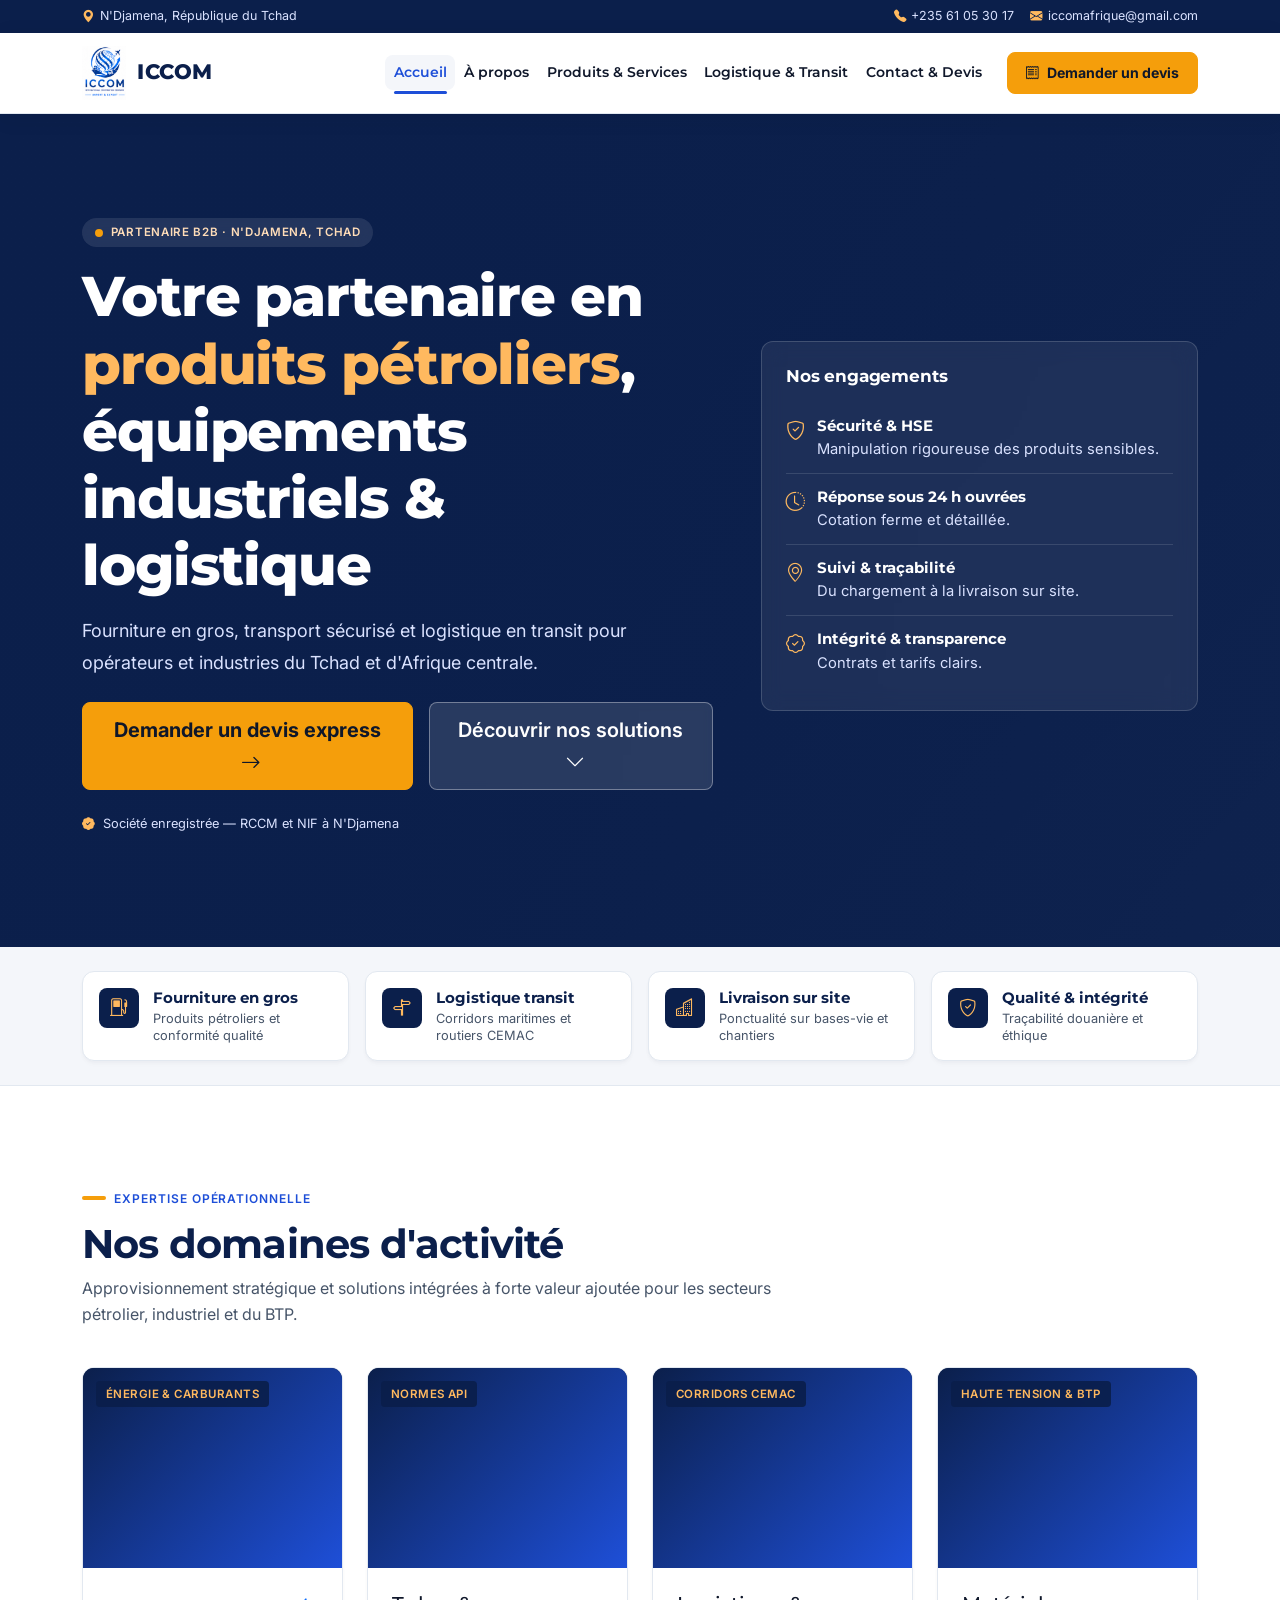
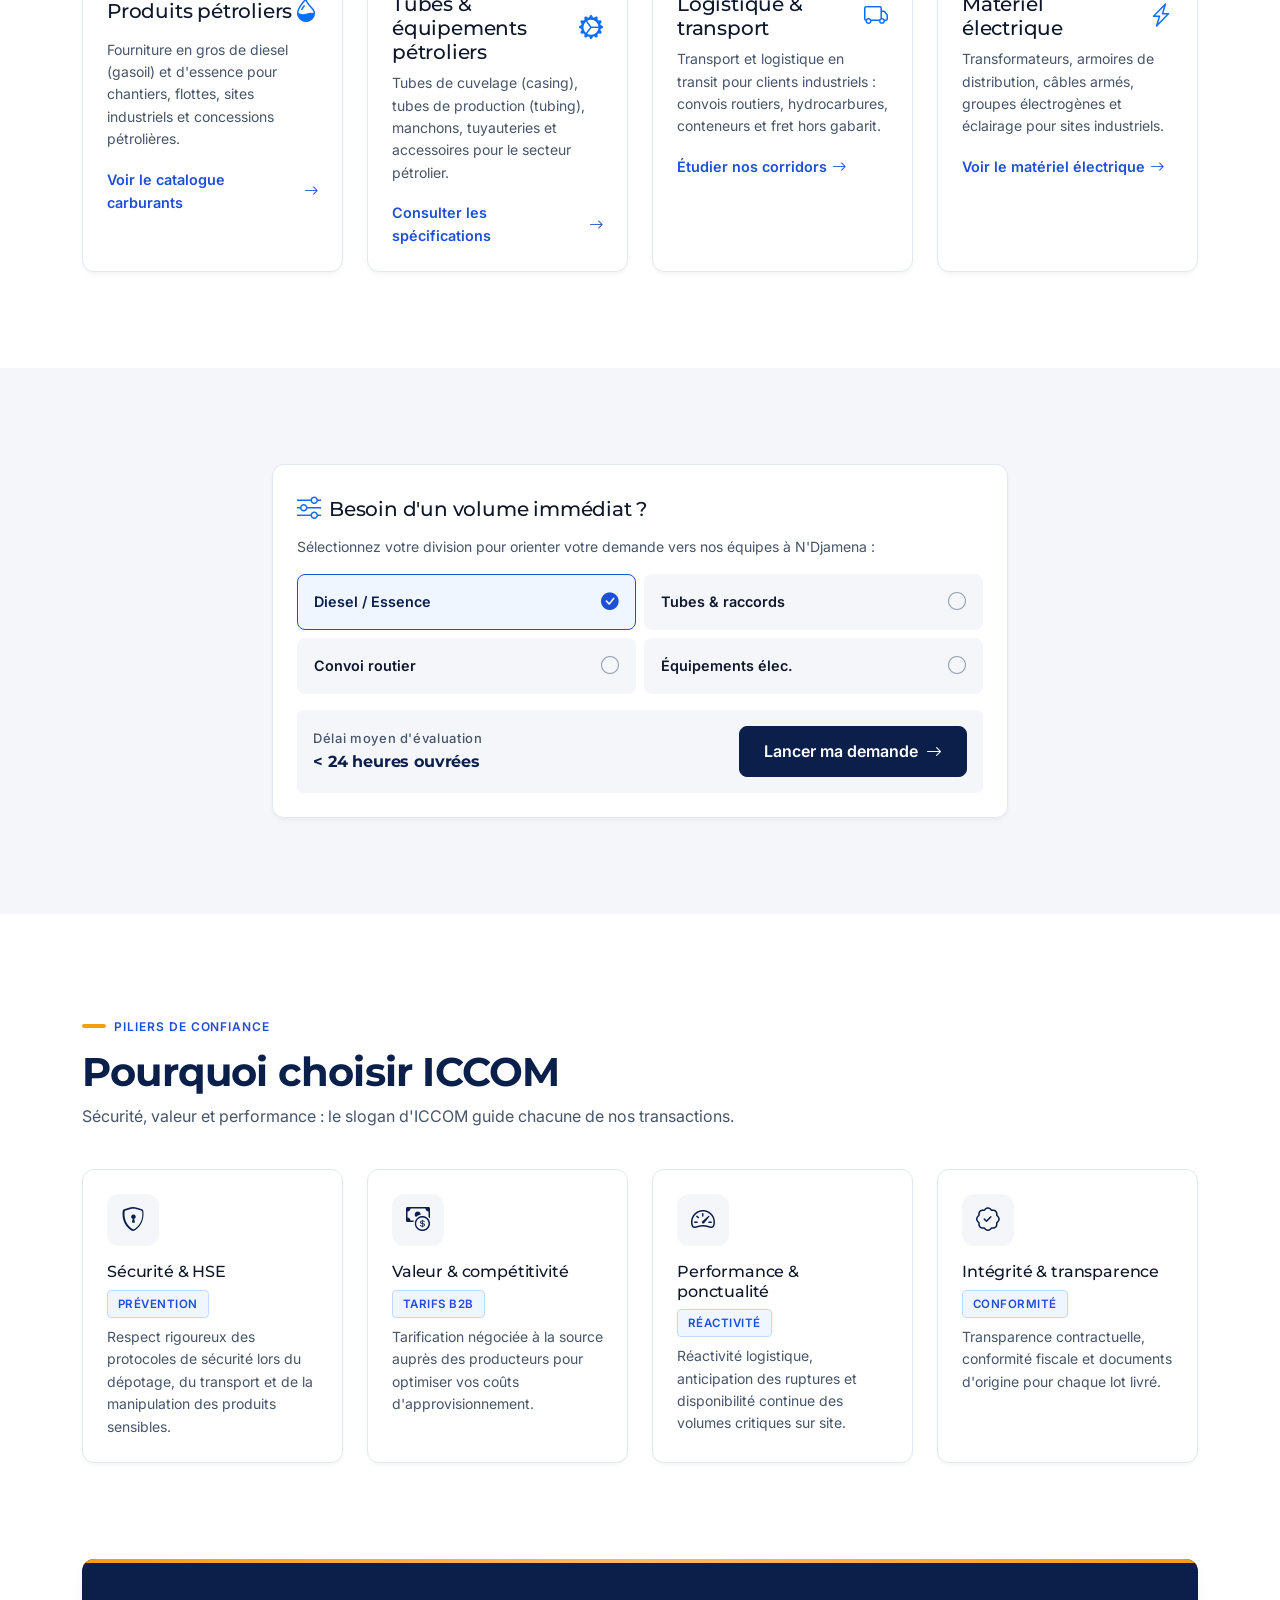
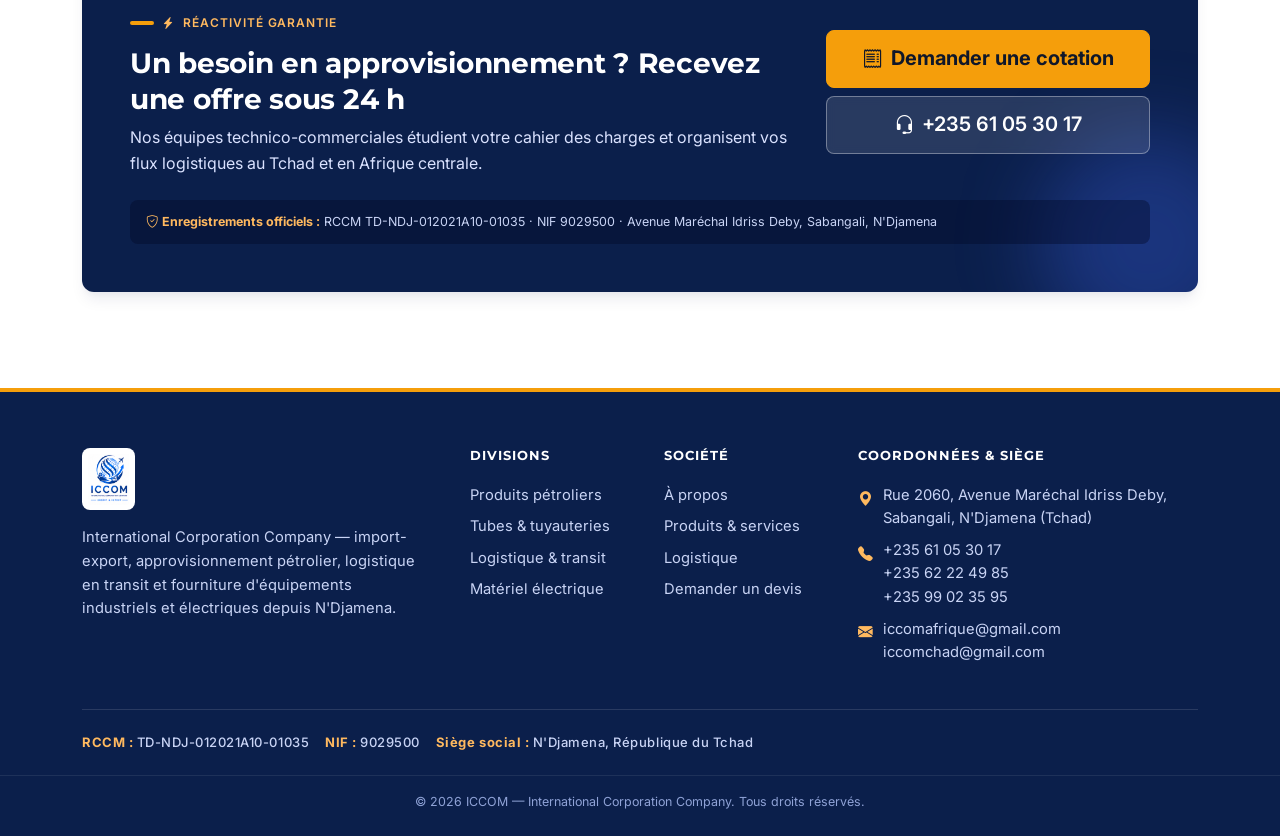
==== index.html @ 69f87bb6 "first commit" ====
<!DOCTYPE html>
<html lang="fr">
<head>
<meta charset="utf-8">
<meta name="viewport" content="width=device-width, initial-scale=1">
<title>ICCOM — Produits pétroliers, équipements industriels & logistique | N'Djamena, Tchad</title>
<meta name="description" content="ICCOM, International Corporation Company : fourniture en gros de produits pétroliers, tubes de cuvelage et de production, matériel électrique et logistique de transit pour clients industriels au Tchad et en Afrique centrale.">
<meta name="theme-color" content="#0B1F4B">
<meta property="og:title" content="ICCOM — Produits pétroliers, équipements industriels & logistique | N'Djamena, Tchad">
<meta property="og:description" content="ICCOM, International Corporation Company : fourniture en gros de produits pétroliers, tubes de cuvelage et de production, matériel électrique et logistique de transit pour clients industriels au Tchad et en Afrique centrale.">
<meta property="og:type" content="website">
<link rel="icon" type="image/png" href="assets/img/logo.png">
<link rel="preconnect" href="https://fonts.googleapis.com">
<link rel="preconnect" href="https://fonts.gstatic.com" crossorigin>
<link href="https://fonts.googleapis.com/css2?family=Inter:wght@400;500;600;700&family=Montserrat:wght@600;700;800&display=swap" rel="stylesheet">
<link href="assets/vendor/bootstrap/bootstrap.min.css" rel="stylesheet">
<link href="assets/vendor/bootstrap-icons/bootstrap-icons.min.css" rel="stylesheet">
<link href="assets/css/style.css" rel="stylesheet">
<link href="assets/css/images.css" rel="stylesheet">
</head>
<body>
<a class="skip-link" href="#contenu">Aller au contenu</a>
<div class="topbar d-none d-sm-block">
  <div class="container d-flex justify-content-between align-items-center gap-3 flex-wrap">
    <span><i class="bi bi-geo-alt-fill"></i>N'Djamena, République du Tchad</span>
    <span class="d-flex gap-3 flex-wrap">
      <a href="tel:+23561053017"><i class="bi bi-telephone-fill"></i>+235 61 05 30 17</a>
      <a href="mailto:iccomafrique@gmail.com" class="d-none d-md-inline"><i class="bi bi-envelope-fill"></i>iccomafrique@gmail.com</a>
    </span>
  </div>
</div>
<header class="site-header">
  <nav class="navbar navbar-expand-xl" aria-label="Navigation principale">
    <div class="container">
      <a class="brand" href="index.html" aria-label="ICCOM — accueil">
        <img src="assets/img/logo.png" alt="Logo ICCOM" width="44" height="54">
        <span class="brand-text"><strong>ICCOM</strong><small>International Corporation</small></span>
      </a>
      <div class="d-flex align-items-center gap-2 d-xl-none ms-auto">
        <a class="btn btn-amber btn-sm px-3" href="contact.html#formulaire"><i class="bi bi-receipt me-1"></i>Devis</a>
        <button class="navbar-toggler" type="button" data-bs-toggle="offcanvas" data-bs-target="#menuMobile" aria-controls="menuMobile" aria-label="Ouvrir le menu">
          <i class="bi bi-list fs-2 text-navy" style="color:var(--navy)"></i>
        </button>
      </div>
      <div class="offcanvas offcanvas-end" tabindex="-1" id="menuMobile" aria-labelledby="menuMobileLabel">
        <div class="offcanvas-header d-xl-none">
          <h2 class="offcanvas-title h5 m-0" id="menuMobileLabel">Navigation</h2>
          <button type="button" class="btn-close" data-bs-dismiss="offcanvas" aria-label="Fermer"></button>
        </div>
        <div class="offcanvas-body d-flex flex-column flex-xl-row align-items-xl-center">
          <ul class="navbar-nav ms-xl-auto mb-3 mb-xl-0 me-xl-3">
<li class="nav-item"><a class="nav-link active" href="index.html" aria-current="page"><i class="bi bi-house-door d-xl-none"></i>Accueil</a></li>
<li class="nav-item"><a class="nav-link" href="a-propos.html"><i class="bi bi-buildings d-xl-none"></i>À propos</a></li>
<li class="nav-item"><a class="nav-link" href="produits-services.html"><i class="bi bi-box-seam d-xl-none"></i>Produits & Services</a></li>
<li class="nav-item"><a class="nav-link" href="logistique.html"><i class="bi bi-truck d-xl-none"></i>Logistique & Transit</a></li>
<li class="nav-item"><a class="nav-link" href="contact.html"><i class="bi bi-file-earmark-text d-xl-none"></i>Contact & Devis</a></li>
          </ul>
          <a class="btn btn-amber d-none d-xl-inline-flex align-items-center gap-2" href="contact.html#formulaire"><i class="bi bi-receipt"></i>Demander un devis</a>
          <div class="offcanvas-urgence mt-auto d-xl-none">
            <span class="eyebrow mb-1">Assistance d'urgence</span><br>
            <a class="fw-bold fs-5" href="tel:+23561053017">+235 61 05 30 17</a>
            <div class="small text-slate mt-1">N'Djamena, République du Tchad</div>
          </div>
        </div>
      </div>
    </div>
  </nav>
</header>
<main id="contenu">
<section class="hero">
  <div class="hero-bg img-bg img-hero" role="img" aria-label="Dépôt pétrolier et citernes au crépuscule"></div>
  <div class="container hero-inner">
    <div class="row align-items-center g-5">
      <div class="col-lg-7">
        <span class="badge-live mb-3">Partenaire B2B · N'Djamena, Tchad</span>
        <h1 class="display-hero mb-3">Votre partenaire en <span>produits pétroliers</span>, équipements industriels &amp; logistique</h1>
        <p class="lead-b mb-4">Fourniture en gros, transport sécurisé et logistique en transit pour opérateurs et industries du Tchad et d'Afrique centrale.</p>
        <div class="d-flex flex-column flex-sm-row gap-3 mb-4">
          <a class="btn btn-amber btn-lg" href="contact.html#formulaire">Demander un devis express <i class="bi bi-arrow-right ms-2"></i></a>
          <a class="btn btn-ghost-light btn-lg" href="#domaines">Découvrir nos solutions <i class="bi bi-chevron-down ms-2"></i></a>
        </div>
        <div class="hero-trust"><i class="bi bi-patch-check-fill"></i>Société enregistrée — RCCM et NIF à N'Djamena</div>
      </div>
      <div class="col-lg-5 d-none d-lg-block">
        <div class="hero-panel">
          <h2>Nos engagements</h2>
          <ul class="list-unstyled m-0">
            <li><i class="bi bi-shield-check"></i><span><strong>Sécurité &amp; HSE</strong>Manipulation rigoureuse des produits sensibles.</span></li>
            <li><i class="bi bi-clock-history"></i><span><strong>Réponse sous 24 h ouvrées</strong>Cotation ferme et détaillée.</span></li>
            <li><i class="bi bi-geo-alt"></i><span><strong>Suivi &amp; traçabilité</strong>Du chargement à la livraison sur site.</span></li>
            <li><i class="bi bi-patch-check"></i><span><strong>Intégrité &amp; transparence</strong>Contrats et tarifs clairs.</span></li>
          </ul>
        </div>
      </div>
    </div>
  </div>
</section>

<section class="metrics" aria-label="Nos atouts">
  <div class="container">
    <div class="row g-3">
      <div class="col-6 col-lg-3"><div class="metric"><span class="icon-box navy sm"><i class="bi bi-fuel-pump"></i></span><div><strong>Fourniture en gros</strong><span class="d">Produits pétroliers et conformité qualité</span></div></div></div>
      <div class="col-6 col-lg-3"><div class="metric"><span class="icon-box navy sm"><i class="bi bi-signpost-split"></i></span><div><strong>Logistique transit</strong><span class="d">Corridors maritimes et routiers CEMAC</span></div></div></div>
      <div class="col-6 col-lg-3"><div class="metric"><span class="icon-box navy sm"><i class="bi bi-buildings"></i></span><div><strong>Livraison sur site</strong><span class="d">Ponctualité sur bases-vie et chantiers</span></div></div></div>
      <div class="col-6 col-lg-3"><div class="metric"><span class="icon-box navy sm"><i class="bi bi-shield-check"></i></span><div><strong>Qualité &amp; intégrité</strong><span class="d">Traçabilité douanière et éthique</span></div></div></div>
    </div>
  </div>
</section>

<section class="section" id="domaines">
  <div class="container">
    <div class="section-head reveal">
      <span class="eyebrow">Expertise opérationnelle</span>
      <h2 class="headline-lg">Nos domaines d'activité</h2>
      <p>Approvisionnement stratégique et solutions intégrées à forte valeur ajoutée pour les secteurs pétrolier, industriel et du BTP.</p>
    </div>
    <div class="row g-4">
      <div class="col-md-6 col-xl-3 reveal"><article class="card-x">
        <div class="card-media img-bg img-petrole" role="img" aria-label="Installation de distribution de diesel"><span class="tag tag-glass">Énergie &amp; carburants</span></div>
        <div class="card-pad">
          <div class="d-flex justify-content-between align-items-center mb-2"><h3 class="h5 m-0">Produits pétroliers</h3><i class="bi bi-droplet-half fs-4 text-primary"></i></div>
          <p class="text-slate small">Fourniture en gros de diesel (gasoil) et d'essence pour chantiers, flottes, sites industriels et concessions pétrolières.</p>
          <a class="link-arrow" href="produits-services.html#petrole">Voir le catalogue carburants <i class="bi bi-arrow-right"></i></a>
        </div></article></div>
      <div class="col-md-6 col-xl-3 reveal"><article class="card-x">
        <div class="card-media img-bg img-tubes" role="img" aria-label="Tubes de cuvelage empilés"><span class="tag tag-glass">Normes API</span></div>
        <div class="card-pad">
          <div class="d-flex justify-content-between align-items-center mb-2"><h3 class="h5 m-0">Tubes &amp; équipements pétroliers</h3><i class="bi bi-gear-wide-connected fs-4 text-primary"></i></div>
          <p class="text-slate small">Tubes de cuvelage (casing), tubes de production (tubing), manchons, tuyauteries et accessoires pour le secteur pétrolier.</p>
          <a class="link-arrow" href="produits-services.html#forage">Consulter les spécifications <i class="bi bi-arrow-right"></i></a>
        </div></article></div>
      <div class="col-md-6 col-xl-3 reveal"><article class="card-x">
        <div class="card-media img-bg img-logistique" role="img" aria-label="Convoi de camions de fret"><span class="tag tag-glass">Corridors CEMAC</span></div>
        <div class="card-pad">
          <div class="d-flex justify-content-between align-items-center mb-2"><h3 class="h5 m-0">Logistique &amp; transport</h3><i class="bi bi-truck fs-4 text-primary"></i></div>
          <p class="text-slate small">Transport et logistique en transit pour clients industriels : convois routiers, hydrocarbures, conteneurs et fret hors gabarit.</p>
          <a class="link-arrow" href="logistique.html">Étudier nos corridors <i class="bi bi-arrow-right"></i></a>
        </div></article></div>
      <div class="col-md-6 col-xl-3 reveal"><article class="card-x">
        <div class="card-media img-bg img-electrique" role="img" aria-label="Poste électrique industriel"><span class="tag tag-glass">Haute tension &amp; BTP</span></div>
        <div class="card-pad">
          <div class="d-flex justify-content-between align-items-center mb-2"><h3 class="h5 m-0">Matériel électrique</h3><i class="bi bi-lightning-charge fs-4 text-primary"></i></div>
          <p class="text-slate small">Transformateurs, armoires de distribution, câbles armés, groupes électrogènes et éclairage pour sites industriels.</p>
          <a class="link-arrow" href="produits-services.html#electrique">Voir le matériel électrique <i class="bi bi-arrow-right"></i></a>
        </div></article></div>
    </div>
  </div>
</section>

<section class="section bg-wash">
  <div class="container">
    <div class="row justify-content-center">
      <div class="col-lg-8 reveal">
        <div class="card-x static card-pad">
          <div class="d-flex align-items-center gap-2 mb-2"><i class="bi bi-sliders text-primary fs-4"></i><h3 class="h5 m-0">Besoin d'un volume immédiat ?</h3></div>
          <p class="text-slate small">Sélectionnez votre division pour orienter votre demande vers nos équipes à N'Djamena :</p>
          <div class="row g-2 mb-3" id="division-pills">
            <div class="col-6"><button type="button" class="division-btn" data-produit="petrole" aria-pressed="false"><span>Diesel / Essence</span><i class="bi bi-circle"></i></button></div>
            <div class="col-6"><button type="button" class="division-btn" data-produit="tubes" aria-pressed="false"><span>Tubes &amp; raccords</span><i class="bi bi-circle"></i></button></div>
            <div class="col-6"><button type="button" class="division-btn" data-produit="logistique" aria-pressed="false"><span>Convoi routier</span><i class="bi bi-circle"></i></button></div>
            <div class="col-6"><button type="button" class="division-btn" data-produit="electrique" aria-pressed="false"><span>Équipements élec.</span><i class="bi bi-circle"></i></button></div>
          </div>
          <div class="d-flex flex-wrap justify-content-between align-items-center gap-3 p-3 rounded" style="background:var(--wash)">
            <div><small class="code-font text-slate d-block">Délai moyen d'évaluation</small><strong class="font-title" style="color:var(--navy)">&lt; 24 heures ouvrées</strong></div>
            <a id="division-go" class="btn btn-navy" href="contact.html#formulaire">Lancer ma demande <i class="bi bi-arrow-right ms-1"></i></a>
          </div>
        </div>
      </div>
    </div>
  </div>
</section>

<section class="section">
  <div class="container">
    <div class="section-head reveal">
      <span class="eyebrow">Piliers de confiance</span>
      <h2 class="headline-lg">Pourquoi choisir ICCOM</h2>
      <p>Sécurité, valeur et performance : le slogan d'ICCOM guide chacune de nos transactions.</p>
    </div>
    <div class="row g-4">
      <div class="col-md-6 col-xl-3 reveal"><div class="card-x card-pad"><span class="icon-box mb-3"><i class="bi bi-shield-lock"></i></span><div class="d-flex align-items-center gap-2 mb-2 flex-wrap"><h3 class="h6 m-0">Sécurité &amp; HSE</h3><span class="tag tag-blue">Prévention</span></div><p class="text-slate small mb-0">Respect rigoureux des protocoles de sécurité lors du dépotage, du transport et de la manipulation des produits sensibles.</p></div></div>
      <div class="col-md-6 col-xl-3 reveal"><div class="card-x card-pad"><span class="icon-box mb-3"><i class="bi bi-cash-coin"></i></span><div class="d-flex align-items-center gap-2 mb-2 flex-wrap"><h3 class="h6 m-0">Valeur &amp; compétitivité</h3><span class="tag tag-blue">Tarifs B2B</span></div><p class="text-slate small mb-0">Tarification négociée à la source auprès des producteurs pour optimiser vos coûts d'approvisionnement.</p></div></div>
      <div class="col-md-6 col-xl-3 reveal"><div class="card-x card-pad"><span class="icon-box mb-3"><i class="bi bi-speedometer2"></i></span><div class="d-flex align-items-center gap-2 mb-2 flex-wrap"><h3 class="h6 m-0">Performance &amp; ponctualité</h3><span class="tag tag-blue">Réactivité</span></div><p class="text-slate small mb-0">Réactivité logistique, anticipation des ruptures et disponibilité continue des volumes critiques sur site.</p></div></div>
      <div class="col-md-6 col-xl-3 reveal"><div class="card-x card-pad"><span class="icon-box mb-3"><i class="bi bi-patch-check"></i></span><div class="d-flex align-items-center gap-2 mb-2 flex-wrap"><h3 class="h6 m-0">Intégrité &amp; transparence</h3><span class="tag tag-blue">Conformité</span></div><p class="text-slate small mb-0">Transparence contractuelle, conformité fiscale et documents d'origine pour chaque lot livré.</p></div></div>
    </div>
  </div>
</section>
<section class="section pt-0">
  <div class="container">
    <div class="cta-band reveal">
      <div class="row align-items-center g-4">
        <div class="col-lg-8">
          <span class="eyebrow on-dark"><i class="bi bi-lightning-charge-fill"></i>Réactivité garantie</span>
          <h2 class="headline-md">Un besoin en approvisionnement ? Recevez une offre sous 24 h</h2>
          <p class="mb-0">Nos équipes technico-commerciales étudient votre cahier des charges et organisent vos flux logistiques au Tchad et en Afrique centrale.</p>
        </div>
        <div class="col-lg-4 d-grid gap-2">
          <a class="btn btn-amber btn-lg" href="contact.html#formulaire"><i class="bi bi-receipt me-2"></i>Demander une cotation</a>
          <a class="btn btn-ghost-light btn-lg" href="tel:+23561053017"><i class="bi bi-headset me-2"></i>+235 61 05 30 17</a>
        </div>
      </div>
      <div class="legal-chip mt-4"><strong><i class="bi bi-shield-check me-1"></i>Enregistrements officiels :</strong> RCCM TD-NDJ-012021A10-01035 · NIF 9029500 · Avenue Maréchal Idriss Deby, Sabangali, N'Djamena</div>
    </div>
  </div>
</section>
</main>
<footer class="site-footer">
  <div class="container">
    <div class="row g-4 g-lg-5">
      <div class="col-lg-4">
        <img class="footer-logo mb-3" src="assets/img/logo.png" alt="Logo ICCOM">
        <p>International Corporation Company — import-export, approvisionnement pétrolier, logistique en transit et fourniture d'équipements industriels et électriques depuis N'Djamena.</p>
      </div>
      <div class="col-6 col-lg-2">
        <h4>Divisions</h4>
        <ul>
          <li><a href="produits-services.html#petrole">Produits pétroliers</a></li>
          <li><a href="produits-services.html#forage">Tubes &amp; tuyauteries</a></li>
          <li><a href="logistique.html">Logistique &amp; transit</a></li>
          <li><a href="produits-services.html#electrique">Matériel électrique</a></li>
        </ul>
      </div>
      <div class="col-6 col-lg-2">
        <h4>Société</h4>
        <ul>
          <li><a href="a-propos.html">À propos</a></li>
          <li><a href="produits-services.html">Produits &amp; services</a></li>
          <li><a href="logistique.html">Logistique</a></li>
          <li><a href="contact.html#formulaire">Demander un devis</a></li>
        </ul>
      </div>
      <div class="col-lg-4">
        <h4>Coordonnées &amp; siège</h4>
        <ul class="contact">
          <li><i class="bi bi-geo-alt-fill"></i><span>Rue 2060, Avenue Maréchal Idriss Deby, Sabangali, N'Djamena (Tchad)</span></li>
          <li><i class="bi bi-telephone-fill"></i><span><a href="tel:+23561053017">+235 61 05 30 17</a><br><a href="tel:+23562224985">+235 62 22 49 85</a><br><a href="tel:+23599023595">+235 99 02 35 95</a></span></li>
          <li><i class="bi bi-envelope-fill"></i><span><a href="mailto:iccomafrique@gmail.com">iccomafrique@gmail.com</a><br><a href="mailto:iccomchad@gmail.com">iccomchad@gmail.com</a></span></li>
        </ul>
      </div>
    </div>
    <div class="statutory d-flex flex-wrap gap-3 code-font">
      <span><span class="lbl">RCCM :</span> TD-NDJ-012021A10-01035</span>
      <span><span class="lbl">NIF :</span> 9029500</span>
      <span><span class="lbl">Siège social :</span> N'Djamena, République du Tchad</span>
    </div>
  </div>
  <div class="copyright"><div class="container">© <span id="year">2026</span> ICCOM — International Corporation Company. Tous droits réservés.</div></div>
</footer>

<div class="mobile-bar d-lg-none" role="navigation" aria-label="Actions rapides">
  <a class="btn btn-navy" href="tel:+23561053017"><i class="bi bi-telephone-fill"></i>Appeler</a>
  <a class="btn btn-whatsapp" href="https://wa.me/23561053017" target="_blank" rel="noopener"><i class="bi bi-whatsapp"></i>WhatsApp</a>
  <a class="btn btn-amber sq" href="contact.html#formulaire" aria-label="Demander un devis"><i class="bi bi-file-earmark-text"></i></a>
</div>

<script src="assets/vendor/bootstrap/bootstrap.bundle.min.js"></script>
<script src="assets/js/main.js"></script>
<script>document.getElementById('year').textContent=new Date().getFullYear();</script>
</body>
</html>
---- assets/css/style.css ----
/* =========================================================
   ICCOM — Industrial Corporate Modern
   Basé sur le design system "ICCOM Institutional Logistics & Energy"
   ========================================================= */
:root{
  --navy:#0B1F4B; --navy-deep:#000926; --royal:#1E4FD8; --royal-dark:#0039B4;
  --amber:#F59E0B; --amber-dark:#D97706;
  --ink:#0F172A; --slate:#475569; --muted:#94A3B8;
  --wash:#F4F6FA; --surface:#FAF8FF; --border:#E2E8F0; --border-strong:#CBD5E1;
  --shadow-1:0 2px 4px -1px rgba(11,31,75,.04),0 4px 6px -1px rgba(11,31,75,.02);
  --shadow-2:0 10px 15px -3px rgba(11,31,75,.08),0 4px 6px -2px rgba(11,31,75,.04);
  --r-sm:.25rem; --r-md:.5rem; --r-lg:.75rem;
  --header-h:80px;
  --font-title:'Montserrat',system-ui,sans-serif;
  --font-body:'Inter',system-ui,sans-serif;
}

/* ---------- Base ---------- */
html{scroll-behavior:smooth;scroll-padding-top:110px}
body{font-family:var(--font-body);color:var(--ink);background:#fff;font-size:1rem;line-height:1.6;
  -webkit-font-smoothing:antialiased;overflow-x:hidden}
h1,h2,h3,h4,h5,h6,.font-title{font-family:var(--font-title);color:var(--navy);letter-spacing:-.01em;font-weight:700}
a{color:var(--royal);text-decoration:none}
a:hover{color:var(--navy)}
img{max-width:100%}
.text-slate{color:var(--slate)!important}
.bg-wash{background:var(--wash)}
.bg-navy{background:var(--navy)}
.text-amber{color:var(--amber)!important}
.code-font{font-family:var(--font-body);font-size:.8125rem;font-weight:500;letter-spacing:.05em}
:focus-visible{outline:2px solid var(--amber);outline-offset:3px}
.skip-link{position:absolute;left:-999px;top:0;background:var(--amber);color:var(--ink);padding:.6rem 1rem;z-index:2000;font-weight:700}
.skip-link:focus{left:0}

/* ---------- Typographie ---------- */
.display-hero{font-size:clamp(2.25rem,5vw,3.5rem);line-height:1.2;font-weight:800;letter-spacing:-.02em;color:#fff}
.headline-lg{font-size:clamp(1.75rem,3.4vw,2.5rem);line-height:1.2;letter-spacing:-.02em}
.headline-md{font-size:clamp(1.5rem,2.4vw,1.75rem);line-height:1.3}
.lead-b{font-size:1.125rem;line-height:1.75;color:var(--slate)}
.eyebrow{display:inline-flex;align-items:center;gap:.5rem;font-size:.75rem;font-weight:600;letter-spacing:.08em;
  text-transform:uppercase;color:var(--royal);margin-bottom:.75rem}
.eyebrow::before{content:"";width:1.5rem;height:4px;border-radius:99px;background:var(--amber)}
.eyebrow.on-dark{color:#FFB95F}
.section{padding:4rem 0}
@media(min-width:992px){.section{padding:6rem 0}}
.section-head{max-width:720px;margin-bottom:2.5rem}
.section-head p{color:var(--slate)}

/* ---------- Boutons ---------- */
.btn{font-weight:600;border-radius:var(--r-md);padding:.75rem 1.5rem;transition:all .2s ease;border-width:1.5px}
.btn-amber{background:var(--amber);color:var(--ink);font-weight:700;padding:.75rem 1.75rem;border-color:var(--amber)}
.btn-amber:hover,.btn-amber:focus{background:var(--amber-dark);border-color:var(--amber-dark);color:var(--ink)}
.btn-navy{background:var(--navy);color:#fff;border-color:var(--navy)}
.btn-navy:hover{background:var(--royal);border-color:var(--royal);color:#fff}
.btn-outline-navy{background:transparent;color:var(--navy);border-color:var(--navy)}
.btn-outline-navy:hover{background:var(--wash);color:var(--navy)}
.btn-ghost-light{background:rgba(255,255,255,.12);color:#fff;border-color:rgba(255,255,255,.35);backdrop-filter:blur(4px)}
.btn-ghost-light:hover{background:rgba(255,255,255,.22);color:#fff}
.btn-whatsapp{background:#16a34a;border-color:#16a34a;color:#fff}
.btn-whatsapp:hover{background:#15803d;border-color:#15803d;color:#fff}
.btn i{vertical-align:-.1em}

/* ---------- Barre supérieure + header ---------- */
.topbar{background:var(--navy);color:#DAE2FF;font-size:.78rem;padding:.4rem 0}
.topbar a{color:#DAE2FF}.topbar a:hover{color:#FFB95F}
.topbar i{color:#FFB95F;margin-right:.35rem}
.site-header{position:sticky;top:0;z-index:1030;background:#fff;/* pas de backdrop-filter : il casserait l'offcanvas (position:fixed) */
  border-bottom:1px solid var(--border);box-shadow:0 4px 20px rgba(15,23,42,.08)}
.navbar{min-height:var(--header-h);padding:.4rem 0}
.brand{display:flex;align-items:center;gap:.7rem;color:var(--navy)}
.brand img{height:54px;width:auto}
.brand-text{display:flex;flex-direction:column;line-height:1}
.brand-text strong{font-family:var(--font-title);font-weight:800;font-size:1.3rem;letter-spacing:.02em;color:var(--navy)}
.brand-text small{font-size:.62rem;font-weight:600;letter-spacing:.12em;text-transform:uppercase;color:var(--slate);margin-top:.25rem}
.navbar .nav-link{font-weight:600;color:var(--ink);padding:.5rem .9rem!important;position:relative;white-space:nowrap}
.navbar .btn-amber{white-space:nowrap}
.navbar .nav-link:hover{color:var(--royal)}
.navbar .nav-link.active{color:var(--royal)}
@media(min-width:1200px){
  .navbar .nav-link.active::after{content:"";position:absolute;left:.9rem;right:.9rem;bottom:-.2rem;height:3px;background:var(--royal);border-radius:3px}
}
.navbar-toggler{border:0;background:var(--wash);border-radius:var(--r-md);width:46px;height:46px;padding:0}
.navbar-toggler:focus{box-shadow:0 0 0 3px rgba(30,79,216,.2)}
.offcanvas{--bs-offcanvas-width:320px}
.offcanvas .nav-link{font-family:var(--font-title);font-weight:600;font-size:1.05rem;padding:.8rem 1rem!important;border-radius:var(--r-md);display:flex;align-items:center;gap:.8rem}
.offcanvas .nav-link i{color:var(--royal);font-size:1.15rem}
.offcanvas .nav-link.active{background:var(--wash)}
.offcanvas-urgence{background:var(--wash);border-radius:var(--r-lg);padding:1rem 1.25rem}

/* ---------- Hero ---------- */
.hero{position:relative;background:var(--navy);color:#fff;overflow:hidden;isolation:isolate}
.hero .hero-bg{position:absolute;inset:0;z-index:-2;opacity:.28;mix-blend-mode:luminosity}
.hero::before{content:"";position:absolute;inset:0;z-index:-1;
  background:linear-gradient(105deg,rgba(11,31,75,.97) 35%,rgba(11,31,75,.75) 100%)}
.hero-inner{padding-top:3.5rem;padding-bottom:4rem}
@media(min-width:992px){.hero-inner{padding-top:6.5rem;padding-bottom:7rem}}
.hero h1 span{color:#FFB95F}
.hero p.lead-b{color:#DAE2FF;max-width:560px}
.badge-live{display:inline-flex;align-items:center;gap:.5rem;padding:.35rem .8rem;border-radius:999px;
  background:rgba(255,255,255,.1);backdrop-filter:blur(8px);font-size:.72rem;font-weight:600;letter-spacing:.06em;text-transform:uppercase;color:#FFDDB8}
.badge-live::before{content:"";width:8px;height:8px;border-radius:50%;background:var(--amber);animation:pulse 1.8s infinite}
@keyframes pulse{0%{box-shadow:0 0 0 0 rgba(245,158,11,.6)}70%{box-shadow:0 0 0 9px rgba(245,158,11,0)}100%{box-shadow:0 0 0 0 rgba(245,158,11,0)}}
.hero-trust{font-size:.8rem;color:#DAE2FF;display:flex;align-items:center;gap:.5rem}
.hero-trust i{color:#FFB95F}
.hero-panel{background:rgba(255,255,255,.07);border:1px solid rgba(255,255,255,.16);border-radius:var(--r-lg);padding:1.5rem;backdrop-filter:blur(10px)}
.hero-panel h2{font-size:1.05rem;color:#fff;margin-bottom:1rem}
.hero-panel li{display:flex;gap:.75rem;padding:.7rem 0;border-top:1px solid rgba(255,255,255,.12);font-size:.92rem;color:#DAE2FF}
.hero-panel li:first-child{border-top:0}
.hero-panel li i{color:#FFB95F;font-size:1.2rem;margin-top:.1rem}
.hero-panel li strong{display:block;color:#fff;font-family:var(--font-title);font-size:.95rem}

/* En-tête de page interne */
.page-hero{position:relative;background:var(--navy);color:#fff;overflow:hidden;isolation:isolate;padding:3.2rem 0 3.4rem}
.page-hero::before{content:"";position:absolute;inset:0;z-index:-1;
  background:radial-gradient(900px 300px at 85% -20%,rgba(30,79,216,.55),transparent 70%),
             repeating-linear-gradient(135deg,rgba(255,255,255,.035) 0 2px,transparent 2px 22px)}
.page-hero h1{color:#fff;font-size:clamp(1.9rem,4vw,2.9rem);font-weight:800;letter-spacing:-.02em}
.page-hero p{color:#DAE2FF;max-width:680px;margin-bottom:0}
.breadcrumb{--bs-breadcrumb-divider-color:#7788b9;margin-bottom:1rem;font-size:.82rem}
.breadcrumb a{color:#B4C5FB}.breadcrumb-item.active{color:#fff}

/* ---------- Cartes ---------- */
.card-x{background:#fff;border:1px solid var(--border);border-radius:var(--r-lg);box-shadow:var(--shadow-1);
  transition:transform .2s ease,box-shadow .2s ease,border-color .2s ease;height:100%;overflow:hidden}
.card-x:hover{transform:translateY(-2px);box-shadow:var(--shadow-2);border-color:var(--border-strong)}
.card-x.static:hover{transform:none;box-shadow:var(--shadow-1);border-color:var(--border)}
.card-pad{padding:1.5rem}
.card-media{height:200px;position:relative}
.card-media .tag{position:absolute;top:.8rem;left:.8rem}
.icon-box{width:52px;height:52px;border-radius:var(--r-lg);background:var(--wash);color:var(--navy);display:inline-flex;align-items:center;justify-content:center;font-size:1.5rem;flex:none}
.icon-box.navy{background:var(--navy);color:#FFB95F}
.icon-box.sm{width:40px;height:40px;font-size:1.1rem;border-radius:var(--r-md)}
.link-arrow{font-weight:600;font-size:.9rem;display:inline-flex;align-items:center;gap:.3rem}
.link-arrow i{transition:transform .2s}.link-arrow:hover i{transform:translateX(4px)}

/* Tags */
.tag{display:inline-block;padding:.25rem .625rem;border-radius:var(--r-sm);font-size:.72rem;font-weight:600;letter-spacing:.04em;text-transform:uppercase}
.tag-amber{background:#FEF3C7;color:#92400E;border:1px solid #FCD34D}
.tag-blue{background:#EFF6FF;color:var(--royal);border:1px solid #BFDBFE}
.tag-navy{background:var(--navy);color:#fff}
.tag-glass{background:rgba(11,31,75,.9);color:#FFB95F;backdrop-filter:blur(4px)}
.pill{display:inline-block;padding:.2rem .75rem;border-radius:999px;font-size:.75rem;font-weight:600;background:var(--wash);color:var(--navy);border:1px solid var(--border)}

/* Métriques */
.metrics{background:var(--wash);padding:1.5rem 0;border-bottom:1px solid var(--border)}
.metric{display:flex;gap:.9rem;align-items:flex-start;background:#fff;border:1px solid var(--border);border-radius:var(--r-lg);padding:1rem;height:100%;box-shadow:var(--shadow-1)}
.metric strong{display:block;font-family:var(--font-title);color:var(--navy);font-size:.95rem;line-height:1.25}
.metric span.d{font-size:.8rem;color:var(--slate);line-height:1.35;display:block;margin-top:.2rem}

/* Sélecteur de division */
.division-btn{width:100%;display:flex;justify-content:space-between;align-items:center;text-align:left;
  background:var(--wash);border:1.5px solid transparent;border-radius:var(--r-md);padding:.8rem 1rem;font-weight:600;font-size:.9rem;color:var(--ink);transition:all .15s}
.division-btn i{color:var(--muted);font-size:1.1rem}
.division-btn:hover{border-color:var(--border-strong)}
.division-btn.active{background:#EFF6FF;border-color:var(--royal);color:var(--navy)}
.division-btn.active i{color:var(--royal)}

/* Liste à puces check */
.check-list{list-style:none;padding:0;margin:0}
.check-list li{display:flex;gap:.65rem;padding:.4rem 0;font-size:.95rem;color:var(--slate)}
.check-list li i{color:var(--royal);margin-top:.2rem;flex:none}
.check-list.amber li i{color:var(--amber)}

/* Bandeau CTA */
.cta-band{position:relative;background:var(--navy);color:#fff;border-radius:var(--r-lg);padding:2.5rem 1.5rem;overflow:hidden;box-shadow:var(--shadow-2)}
@media(min-width:768px){.cta-band{padding:3rem}}
.cta-band::before{content:"";position:absolute;top:0;left:0;right:0;height:4px;background:linear-gradient(90deg,var(--amber),#FFB95F,var(--amber))}
.cta-band::after{content:"";position:absolute;right:-60px;bottom:-60px;width:220px;height:220px;border-radius:50%;background:rgba(64,105,241,.3);filter:blur(40px)}
.cta-band h2{color:#fff}.cta-band p{color:#DAE2FF}
.cta-band>*{position:relative;z-index:1}
.legal-chip{background:rgba(0,9,38,.4);border-radius:var(--r-md);padding:.75rem 1rem;font-size:.78rem;color:#C9D4F5}
.legal-chip strong{color:#FFB95F}

/* ---------- À propos ---------- */
.legal-card{background:#fff;border:1px solid var(--border);border-left:4px solid var(--royal);border-radius:var(--r-lg);padding:1.5rem;box-shadow:var(--shadow-1)}
.legal-card dt{font-size:.72rem;letter-spacing:.06em;text-transform:uppercase;color:var(--slate);font-weight:600}
.legal-card dd{margin-bottom:.9rem;font-weight:600;color:var(--navy)}
.legal-card dd.code-font{font-size:.95rem}
.figure-img{border-radius:var(--r-lg);min-height:340px;position:relative;overflow:hidden;box-shadow:var(--shadow-2)}
.figure-img figcaption{position:absolute;left:0;right:0;bottom:0;padding:1.5rem 1rem .9rem;color:#fff;font-size:.82rem;background:linear-gradient(transparent,rgba(11,31,75,.92))}
.vision-box{background:var(--navy);color:#DAE2FF;border-radius:var(--r-lg);padding:1.6rem}
.vision-box h3{color:#fff}.vision-box i.big{font-size:1.8rem;color:#FFB95F}
.pillar-num{font-family:var(--font-title);font-weight:800;font-size:2.2rem;line-height:1;color:var(--border-strong)}

/* ---------- Produits ---------- */
.filter-bar{display:flex;gap:.6rem;flex-wrap:nowrap;overflow-x:auto;padding:.4rem 0 .8rem;-webkit-overflow-scrolling:touch;scrollbar-width:none}
.filter-bar::-webkit-scrollbar{display:none}
.filter-btn{flex:none;display:inline-flex;align-items:center;gap:.5rem;background:#fff;border:1.5px solid var(--border);border-radius:999px;padding:.55rem 1.1rem;font-weight:600;font-size:.9rem;color:var(--ink);transition:all .15s}
.filter-btn:hover{border-color:var(--navy)}
.filter-btn.active{background:var(--navy);border-color:var(--navy);color:#fff}
.product{display:grid;gap:0}
.product .p-media{min-height:240px;position:relative}
.product .p-body{padding:1.6rem}
@media(min-width:992px){
  .product{grid-template-columns:5fr 7fr}
  .product.flip{grid-template-columns:7fr 5fr}
  .product.flip .p-media{order:2}
  .product .p-body{padding:2rem 2.2rem}
}
.spec{display:flex;gap:.8rem;align-items:flex-start;padding:.8rem;border-radius:var(--r-md);background:var(--wash);height:100%}
.spec i{color:var(--royal);font-size:1.3rem}
.spec strong{display:block;font-size:.88rem;color:var(--navy);font-family:var(--font-title)}
.spec small{color:var(--slate);font-size:.78rem}
.grade{display:inline-block;font-weight:700;font-size:.78rem;padding:.2rem .6rem;border-radius:var(--r-sm);background:var(--navy);color:#fff;letter-spacing:.04em}
.product[hidden]{display:none!important}

/* ---------- Logistique ---------- */
.stat-card{background:rgba(255,255,255,.08);border:1px solid rgba(255,255,255,.16);border-radius:var(--r-lg);padding:1rem 1.2rem;text-align:center;backdrop-filter:blur(8px)}
.stat-card strong{display:block;font-family:var(--font-title);font-weight:800;font-size:1.6rem;color:#fff;line-height:1.1}
.stat-card span{font-size:.75rem;color:#B4C5FB;text-transform:uppercase;letter-spacing:.06em;font-weight:600}
.route{display:flex;align-items:center;gap:.8rem;flex-wrap:wrap;background:var(--wash);border-radius:var(--r-lg);padding:1rem}
.route .node{flex:1 1 150px;display:flex;gap:.7rem;align-items:center}
.route .node i{font-size:1.3rem;color:var(--royal)}
.route .node strong{display:block;font-size:.88rem;color:var(--navy);font-family:var(--font-title)}
.route .node small{font-size:.74rem;color:var(--slate);line-height:1.3;display:block}
.route .arrow{color:var(--amber);font-size:1.4rem}
@media(max-width:575px){.route .arrow{transform:rotate(90deg);margin:0 auto}}
.steps .accordion-item{border:1px solid var(--border);border-radius:var(--r-lg)!important;margin-bottom:.8rem;overflow:hidden;box-shadow:var(--shadow-1)}
.steps .accordion-button{gap:1rem;padding:1.1rem 1.25rem;background:#fff;box-shadow:none;color:var(--navy)}
.steps .accordion-button:not(.collapsed){background:#F2F3FF;color:var(--navy)}
.steps .accordion-button:focus{box-shadow:0 0 0 3px rgba(30,79,216,.18)}
.steps .accordion-button::after{background-size:1rem}
.step-num{width:46px;height:46px;border-radius:50%;background:var(--navy);color:#FFB95F;font-family:var(--font-title);font-weight:800;display:flex;align-items:center;justify-content:center;flex:none}
.steps small.phase{display:block;font-size:.7rem;letter-spacing:.06em;text-transform:uppercase;color:var(--royal);font-weight:600}
.steps .step-title{font-family:var(--font-title);font-weight:700;font-size:1.05rem}
.sim{background:#fff;border:1px solid var(--border);border-radius:var(--r-lg);box-shadow:var(--shadow-2);overflow:hidden}
.sim-head{background:var(--navy);color:#fff;padding:1.1rem 1.5rem}
.sim-head h3{color:#fff;font-size:1.1rem;margin:0}
.sim-result{background:var(--wash);border-radius:var(--r-md);padding:1rem}
.sim-result .v{font-family:var(--font-title);font-weight:800;color:var(--navy);font-size:1.25rem}
.sim-result small{color:var(--slate);text-transform:uppercase;letter-spacing:.05em;font-weight:600;font-size:.68rem}
.form-label{font-size:.85rem;font-weight:600;color:var(--ink);margin-bottom:.35rem}
.form-control,.form-select{border:1px solid var(--border-strong);border-radius:var(--r-md);padding:.75rem 1rem;color:var(--ink);font-size:.95rem}
.form-control::placeholder{color:var(--muted)}
.form-control:focus,.form-select:focus{border-color:var(--royal);box-shadow:0 0 0 3px rgba(30,79,216,.15)}
.form-check-input:checked{background-color:var(--royal);border-color:var(--royal)}

/* ---------- Contact ---------- */
.form-card{background:#fff;border:1px solid var(--border);border-radius:var(--r-lg);box-shadow:var(--shadow-2);padding:1.5rem}
@media(min-width:768px){.form-card{padding:2.2rem}}
.input-icon{position:relative}
.input-icon>i{position:absolute;left:1rem;top:50%;transform:translateY(-50%);color:var(--muted);pointer-events:none}
.input-icon .form-control{padding-left:2.7rem}
.input-icon.textarea>i{top:1.1rem;transform:none}
.contact-line{display:flex;align-items:center;gap:.8rem;padding:.7rem 0;border-top:1px solid var(--border)}
.contact-line:first-of-type{border-top:0}
.contact-line i.lead-i{color:var(--royal);font-size:1.2rem}
.contact-line a.go{margin-left:auto;font-size:.82rem;font-weight:600}
.express{background:var(--navy);border-radius:var(--r-lg);padding:1.5rem;color:#DAE2FF}
.express h3{color:#fff;font-size:1.05rem}
.express .btn{width:100%;display:flex;align-items:center;justify-content:center;gap:.6rem}
.map-card{border-radius:var(--r-lg);overflow:hidden;border:1px solid var(--border);box-shadow:var(--shadow-1);background:#fff}
.map-card iframe{width:100%;height:280px;border:0;display:block}
.gallery-tile{border-radius:var(--r-lg);min-height:170px;position:relative;overflow:hidden}
.gallery-tile span{position:absolute;left:0;right:0;bottom:0;padding:1.2rem .9rem .6rem;color:#fff;font-size:.8rem;font-weight:600;background:linear-gradient(transparent,rgba(11,31,75,.9))}
.result-panel{display:none;border-radius:var(--r-lg);border:1px solid #BFDBFE;background:#EFF6FF;padding:1.25rem 1.5rem}
.result-panel.show{display:block;animation:fadeUp .4s ease}
.result-panel h3{font-size:1.05rem}

/* ---------- Footer ---------- */
.site-footer{background:var(--navy);color:#C9D4F5;border-top:4px solid var(--amber);padding-top:3.5rem;font-size:.92rem}
.site-footer h4{color:#fff;font-size:.8rem;text-transform:uppercase;letter-spacing:.08em;margin-bottom:1rem}
.site-footer a{color:#C9D4F5}.site-footer a:hover{color:#FFB95F}
.site-footer ul{list-style:none;padding:0;margin:0}.site-footer li{padding:.25rem 0}
.footer-logo{background:#fff;border-radius:var(--r-md);padding:.35rem;height:62px;width:auto}
.statutory{border-top:1px solid rgba(255,255,255,.12);margin-top:2.5rem;padding:1.4rem 0;font-size:.8125rem;font-weight:500;letter-spacing:.04em}
.statutory .lbl{color:#FFB95F;font-weight:700}
.copyright{padding:1rem 0 1.5rem;text-align:center;font-size:.78rem;color:#8fa2d6;border-top:1px solid rgba(255,255,255,.08)}
.site-footer .contact li{display:flex;gap:.6rem}.site-footer .contact i{color:#FFB95F;margin-top:.25rem}

/* ---------- Barre d'actions mobile ---------- */
.mobile-bar{position:fixed;left:0;right:0;bottom:0;z-index:1020;background:rgba(255,255,255,.97);backdrop-filter:blur(12px);
  box-shadow:0 -2px 12px rgba(0,0,0,.08);padding:.6rem .8rem calc(.6rem + env(safe-area-inset-bottom,0px));display:flex;gap:.5rem}
.mobile-bar .btn{flex:1;padding:.7rem .5rem;font-size:.88rem;display:flex;align-items:center;justify-content:center;gap:.4rem}
.mobile-bar .btn.sq{flex:0 0 48px}
@media(max-width:991.98px){body{padding-bottom:74px}}

/* ---------- Animations d'apparition ---------- */
@keyframes fadeUp{from{opacity:0;transform:translateY(14px)}to{opacity:1;transform:none}}
.reveal{opacity:0;transform:translateY(18px);transition:opacity .6s ease,transform .6s ease}
.reveal.in{opacity:1;transform:none}
@media(prefers-reduced-motion:reduce){
  html{scroll-behavior:auto}
  .reveal{opacity:1;transform:none;transition:none}
  .badge-live::before{animation:none}
  .card-x,.link-arrow i{transition:none}
}
@media print{.topbar,.mobile-bar,.site-header,.cta-band{display:none!important}}

/* ---------- Ajustements de l'en-tête (1200–1399 px) ---------- */
@media(min-width:1200px) and (max-width:1399.98px){
  .navbar .nav-link{font-size:.88rem;padding:.4rem .55rem!important}
  .navbar .btn-amber{font-size:.88rem;padding:.6rem 1.1rem}
  .brand-text small{display:none}
  .navbar .nav-link.active::after{left:.55rem;right:.55rem}
}
@media(min-width:1200px){.brand{margin-right:1.25rem}}

@media(max-width:575.98px){.brand-text small{display:none}.brand img{height:46px}}
---- assets/css/images.css ----
/* =========================================================
   ICCOM — Images du site
   Les URLs ci-dessous proviennent des maquettes Stitch.
   Pour la production : téléchargez les images dans assets/img/
   puis remplacez chaque url(...) par un chemin local,
   ex. url('../img/hero.jpg'). Un dégradé de secours s'affiche
   automatiquement si une image est indisponible.
   ========================================================= */
.img-bg{background-size:cover;background-position:center;background-repeat:no-repeat;background-color:#0B1F4B;}
.img-hero{background-image:url('https://lh3.googleusercontent.com/aida-public/[base64]'),linear-gradient(135deg,#0B1F4B 0%,#1E4FD8 100%);}
.img-petrole{background-image:url('https://lh3.googleusercontent.com/aida-public/[base64]'),linear-gradient(135deg,#0B1F4B 0%,#1E4FD8 100%);}
.img-tubes{background-image:url('https://lh3.googleusercontent.com/aida-public/[base64]'),linear-gradient(135deg,#0B1F4B 0%,#1E4FD8 100%);}
.img-logistique{background-image:url('https://lh3.googleusercontent.com/aida-public/[base64]'),linear-gradient(135deg,#0B1F4B 0%,#1E4FD8 100%);}
.img-electrique{background-image:url('https://lh3.googleusercontent.com/aida-public/[base64]'),linear-gradient(135deg,#0B1F4B 0%,#1E4FD8 100%);}
.img-about-hub{background-image:url('https://lh3.googleusercontent.com/aida-public/[base64]'),linear-gradient(135deg,#0B1F4B 0%,#1E4FD8 100%);}
.img-about-eng{background-image:url('https://lh3.googleusercontent.com/aida-public/[base64]'),linear-gradient(135deg,#0B1F4B 0%,#1E4FD8 100%);}
.img-p-fuel{background-image:url('https://lh3.googleusercontent.com/aida-public/[base64]'),linear-gradient(135deg,#0B1F4B 0%,#1E4FD8 100%);}
.img-p-casing{background-image:url('https://lh3.googleusercontent.com/aida-public/[base64]'),linear-gradient(135deg,#0B1F4B 0%,#1E4FD8 100%);}
.img-p-pipes{background-image:url('https://lh3.googleusercontent.com/aida-public/[base64]'),linear-gradient(135deg,#0B1F4B 0%,#1E4FD8 100%);}
.img-p-elec{background-image:url('https://lh3.googleusercontent.com/aida-public/[base64]'),linear-gradient(135deg,#0B1F4B 0%,#1E4FD8 100%);}
.img-l-convoy{background-image:url('https://lh3.googleusercontent.com/aida-public/[base64]'),linear-gradient(135deg,#0B1F4B 0%,#1E4FD8 100%);}
.img-c-depot{background-image:url('https://lh3.googleusercontent.com/aida-public/[base64]'),linear-gradient(135deg,#0B1F4B 0%,#1E4FD8 100%);}
.img-c-fleet{background-image:url('https://lh3.googleusercontent.com/aida-public/[base64]'),linear-gradient(135deg,#0B1F4B 0%,#1E4FD8 100%);}
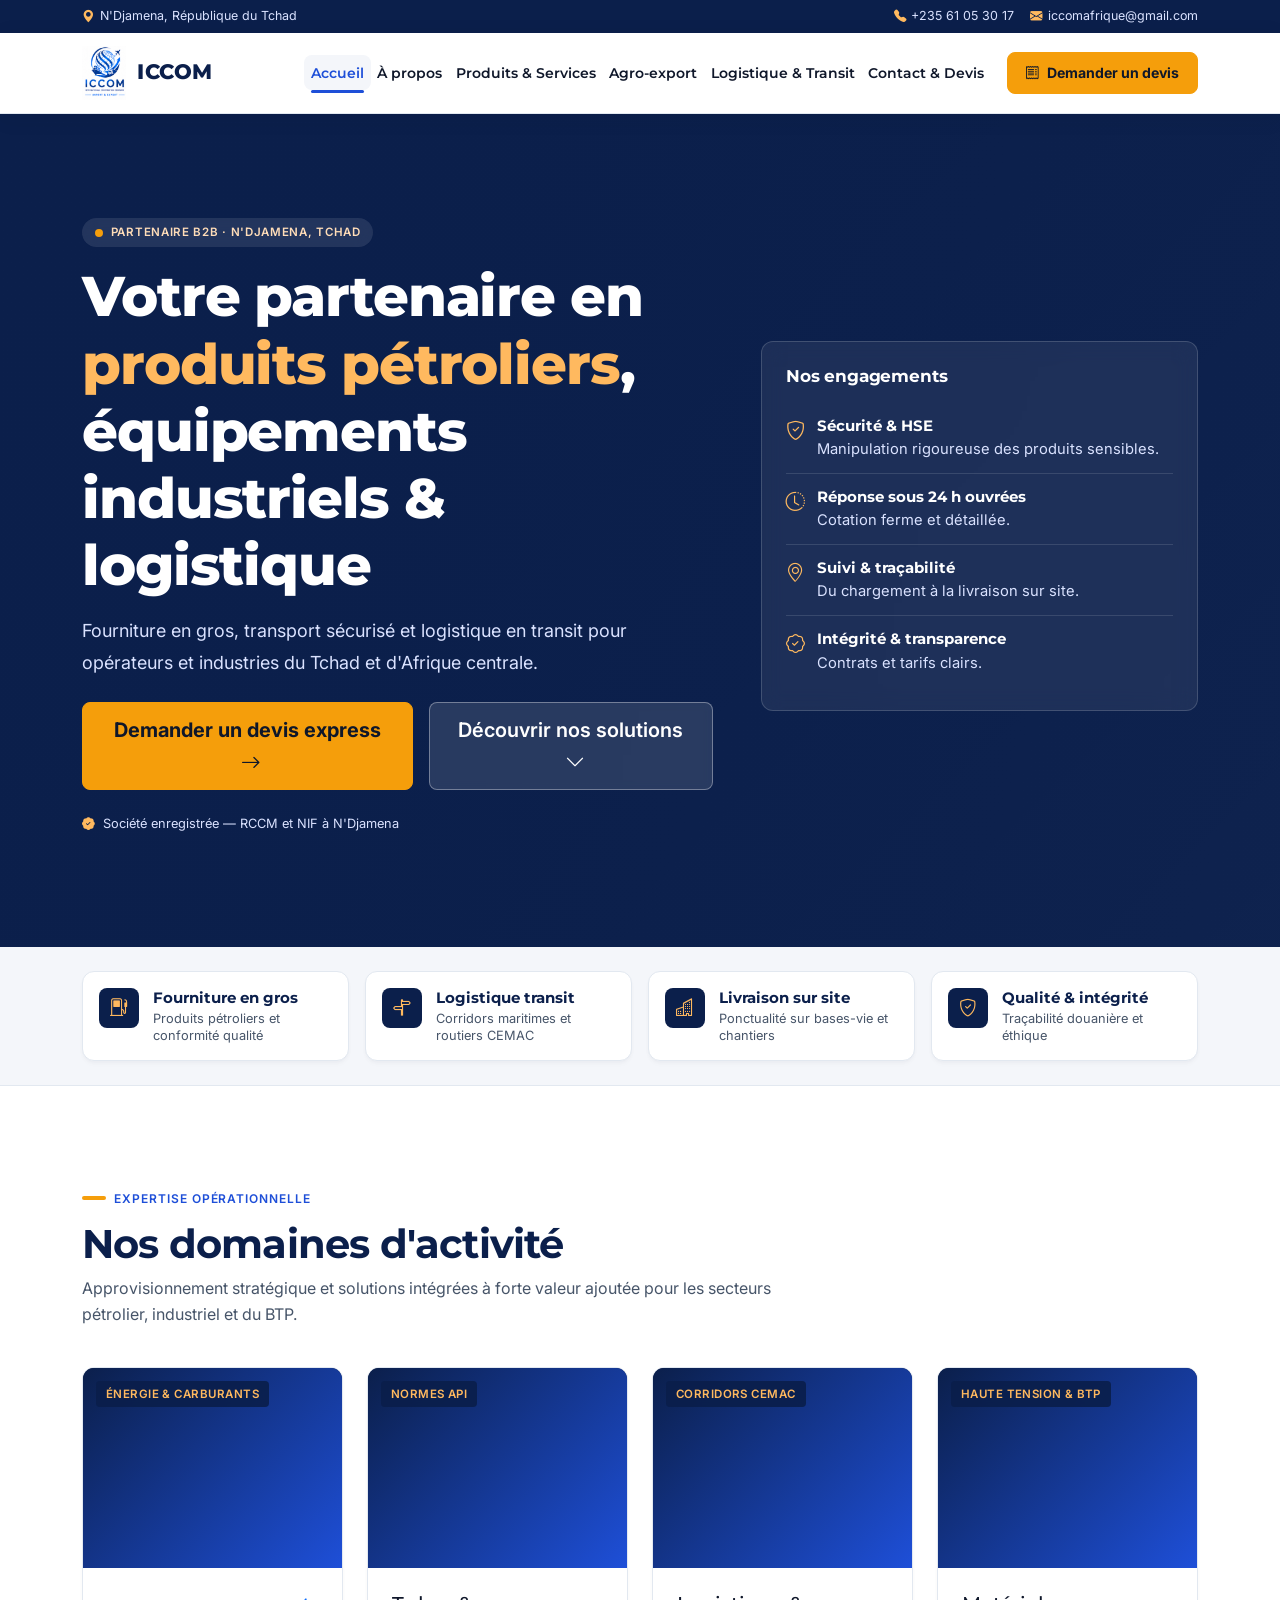
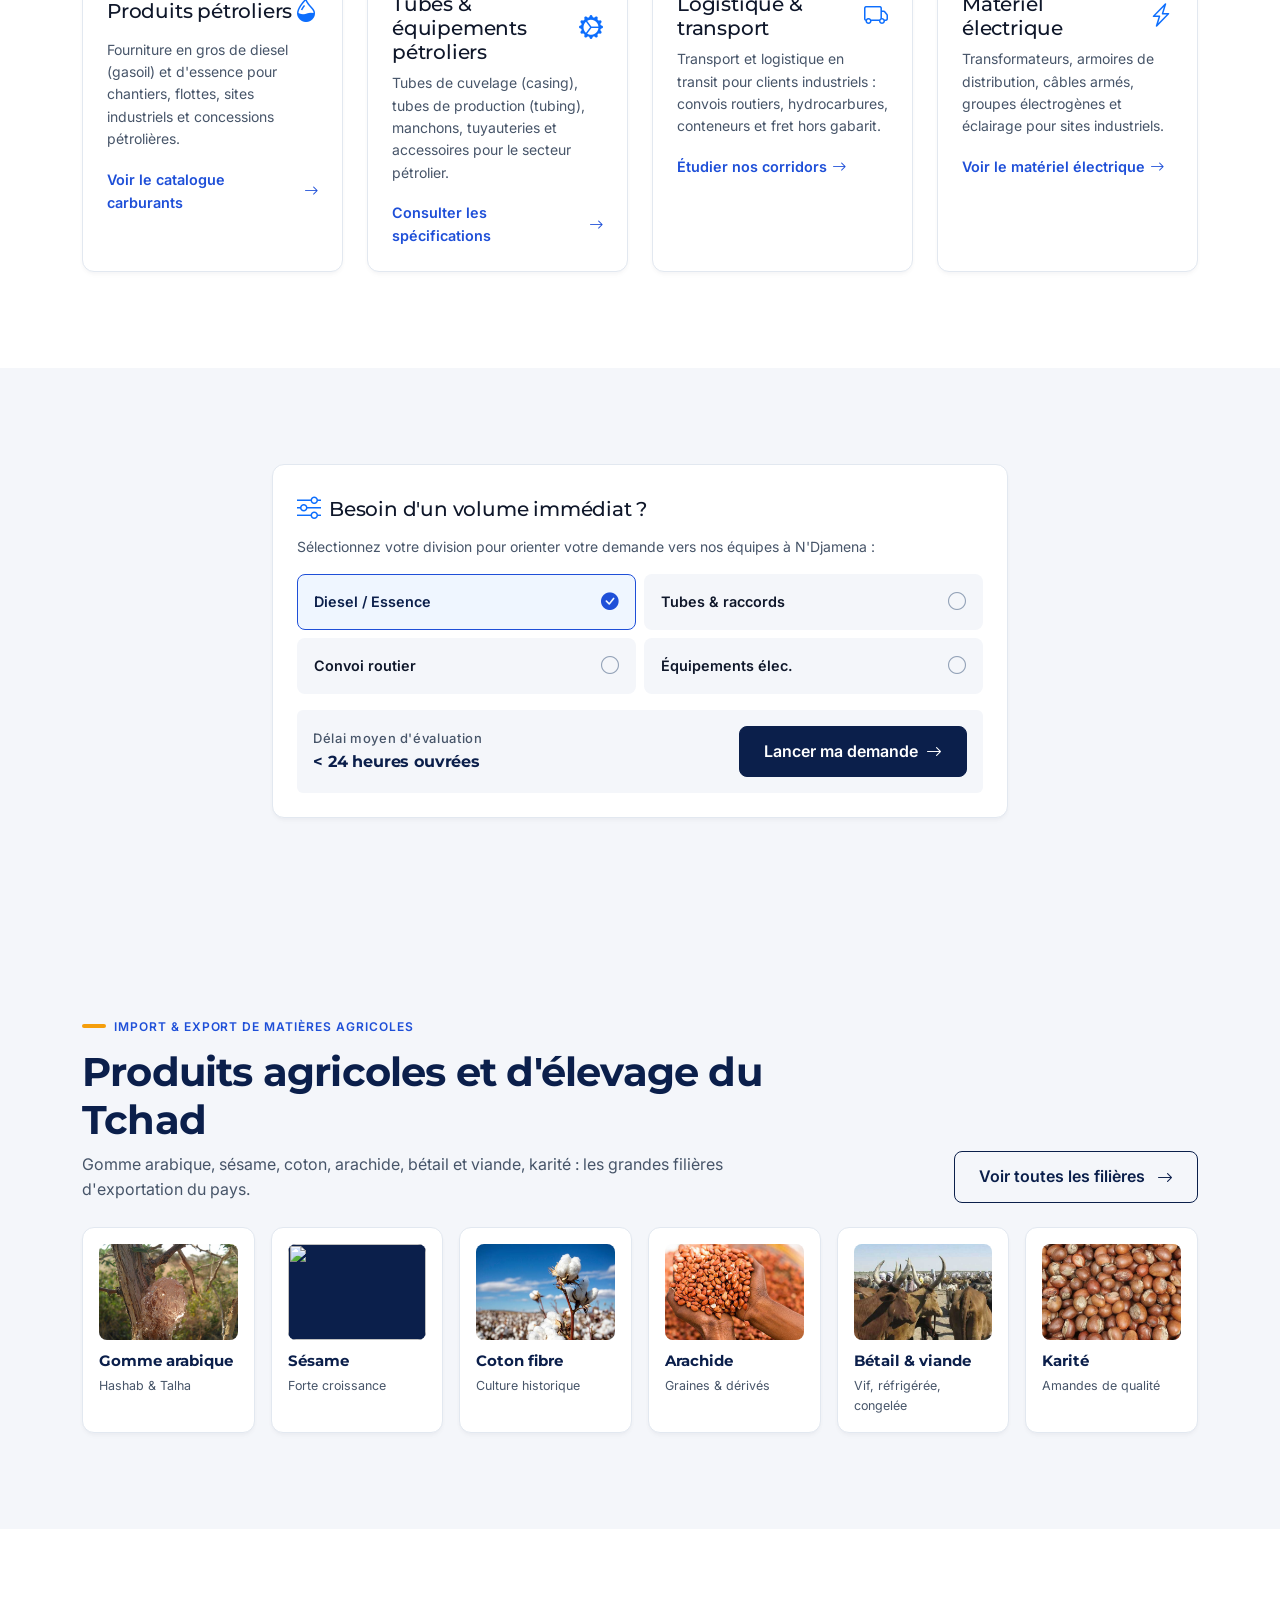
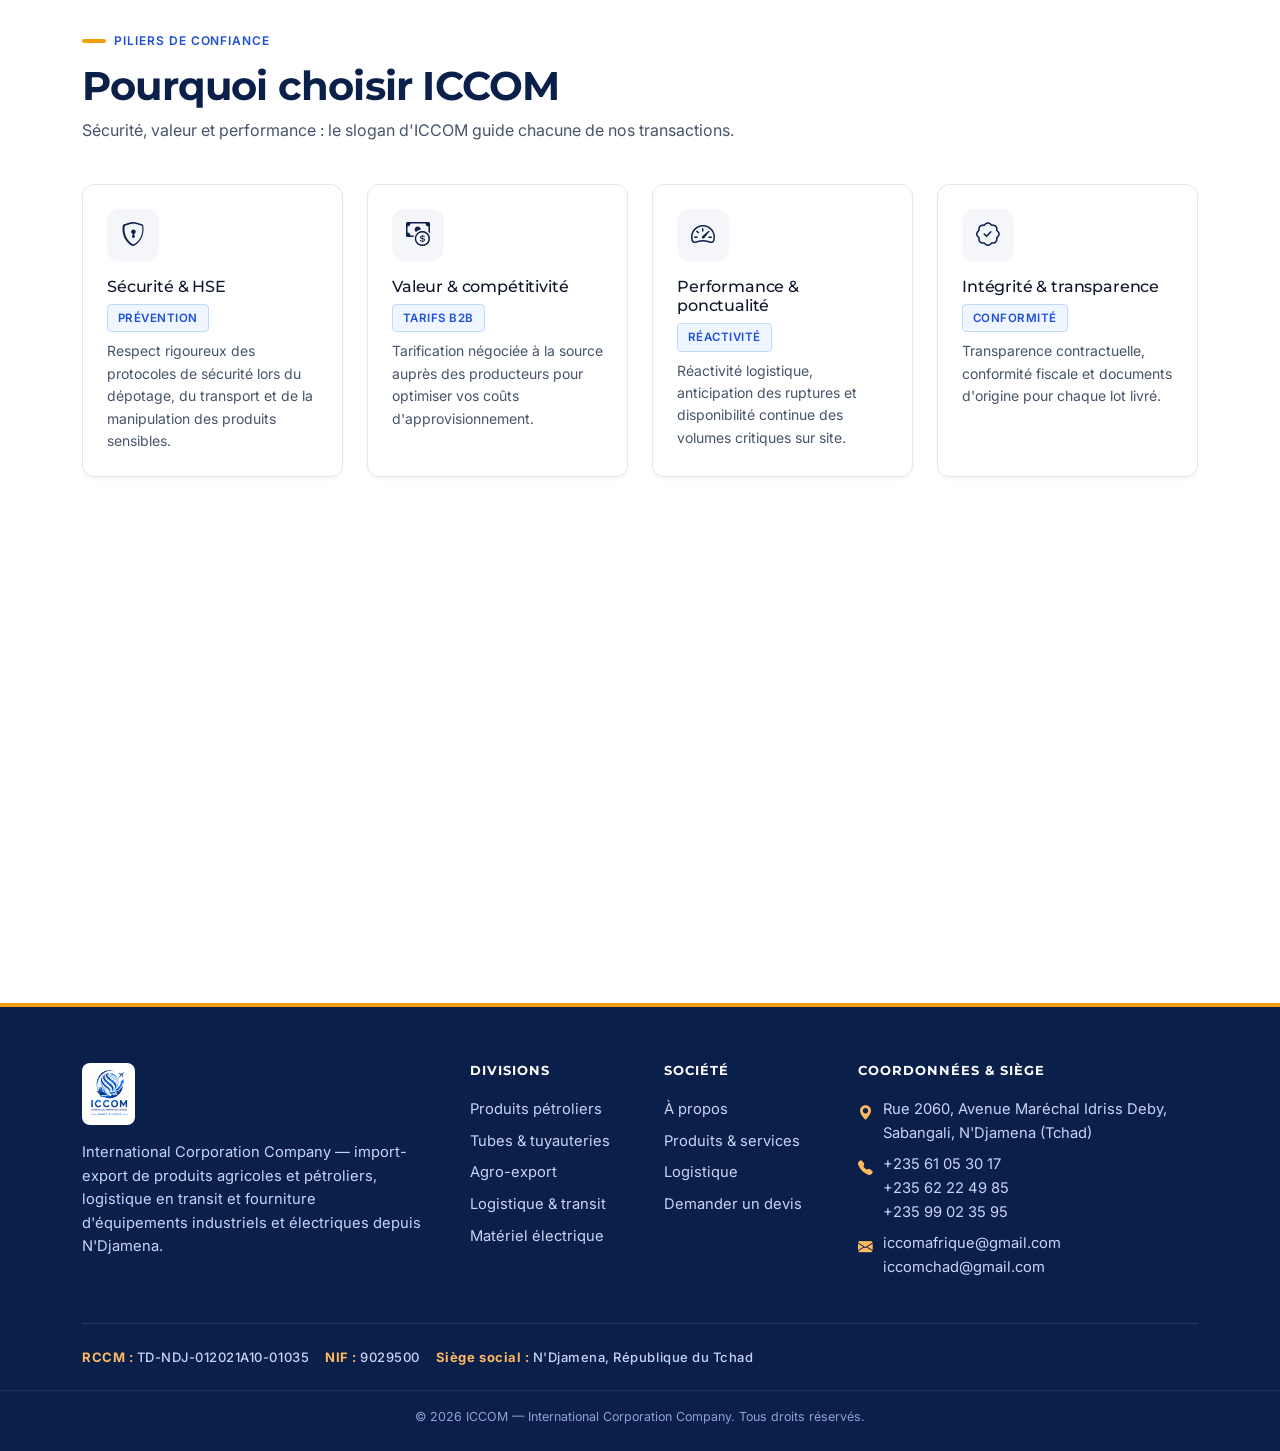
==== commit 1c93e5a4: "ajout des nouveau services" ====
--- a/index.html
+++ b/index.html
@@ -1,260 +1,446 @@
 <!DOCTYPE html>
 <html lang="fr">
+
 <head>
-<meta charset="utf-8">
-<meta name="viewport" content="width=device-width, initial-scale=1">
-<title>ICCOM — Produits pétroliers, équipements industriels & logistique | N'Djamena, Tchad</title>
-<meta name="description" content="ICCOM, International Corporation Company : fourniture en gros de produits pétroliers, tubes de cuvelage et de production, matériel électrique et logistique de transit pour clients industriels au Tchad et en Afrique centrale.">
-<meta name="theme-color" content="#0B1F4B">
-<meta property="og:title" content="ICCOM — Produits pétroliers, équipements industriels & logistique | N'Djamena, Tchad">
-<meta property="og:description" content="ICCOM, International Corporation Company : fourniture en gros de produits pétroliers, tubes de cuvelage et de production, matériel électrique et logistique de transit pour clients industriels au Tchad et en Afrique centrale.">
-<meta property="og:type" content="website">
-<link rel="icon" type="image/png" href="assets/img/logo.png">
-<link rel="preconnect" href="https://fonts.googleapis.com">
-<link rel="preconnect" href="https://fonts.gstatic.com" crossorigin>
-<link href="https://fonts.googleapis.com/css2?family=Inter:wght@400;500;600;700&family=Montserrat:wght@600;700;800&display=swap" rel="stylesheet">
-<link href="assets/vendor/bootstrap/bootstrap.min.css" rel="stylesheet">
-<link href="assets/vendor/bootstrap-icons/bootstrap-icons.min.css" rel="stylesheet">
-<link href="assets/css/style.css" rel="stylesheet">
-<link href="assets/css/images.css" rel="stylesheet">
+  <meta charset="utf-8">
+  <meta name="viewport" content="width=device-width, initial-scale=1">
+  <title>ICCOM — Produits pétroliers, équipements industriels & logistique | N'Djamena, Tchad</title>
+  <meta name="description"
+    content="ICCOM, International Corporation Company : export de produits agricoles du Tchad (gomme arabique, sésame, coton, arachide, bétail, karité), produits pétroliers, tubes, matériel électrique et logistique de transit.">
+  <meta name="theme-color" content="#0B1F4B">
+  <meta property="og:title"
+    content="ICCOM — Produits pétroliers, équipements industriels & logistique | N'Djamena, Tchad">
+  <meta property="og:description"
+    content="ICCOM, International Corporation Company : export de produits agricoles du Tchad (gomme arabique, sésame, coton, arachide, bétail, karité), produits pétroliers, tubes, matériel électrique et logistique de transit.">
+  <meta property="og:type" content="website">
+  <link rel="icon" type="image/png" href="assets/img/logo.png">
+  <link rel="preconnect" href="https://fonts.googleapis.com">
+  <link rel="preconnect" href="https://fonts.gstatic.com" crossorigin>
+  <link
+    href="https://fonts.googleapis.com/css2?family=Inter:wght@400;500;600;700&family=Montserrat:wght@600;700;800&display=swap"
+    rel="stylesheet">
+  <link href="assets/vendor/bootstrap/bootstrap.min.css" rel="stylesheet">
+  <link href="assets/vendor/bootstrap-icons/bootstrap-icons.min.css" rel="stylesheet">
+  <link href="assets/css/style.css" rel="stylesheet">
+  <link href="assets/css/images.css" rel="stylesheet">
 </head>
+
 <body>
-<a class="skip-link" href="#contenu">Aller au contenu</a>
-<div class="topbar d-none d-sm-block">
-  <div class="container d-flex justify-content-between align-items-center gap-3 flex-wrap">
-    <span><i class="bi bi-geo-alt-fill"></i>N'Djamena, République du Tchad</span>
-    <span class="d-flex gap-3 flex-wrap">
-      <a href="tel:+23561053017"><i class="bi bi-telephone-fill"></i>+235 61 05 30 17</a>
-      <a href="mailto:iccomafrique@gmail.com" class="d-none d-md-inline"><i class="bi bi-envelope-fill"></i>iccomafrique@gmail.com</a>
-    </span>
-  </div>
-</div>
-<header class="site-header">
-  <nav class="navbar navbar-expand-xl" aria-label="Navigation principale">
-    <div class="container">
-      <a class="brand" href="index.html" aria-label="ICCOM — accueil">
-        <img src="assets/img/logo.png" alt="Logo ICCOM" width="44" height="54">
-        <span class="brand-text"><strong>ICCOM</strong><small>International Corporation</small></span>
-      </a>
-      <div class="d-flex align-items-center gap-2 d-xl-none ms-auto">
-        <a class="btn btn-amber btn-sm px-3" href="contact.html#formulaire"><i class="bi bi-receipt me-1"></i>Devis</a>
-        <button class="navbar-toggler" type="button" data-bs-toggle="offcanvas" data-bs-target="#menuMobile" aria-controls="menuMobile" aria-label="Ouvrir le menu">
-          <i class="bi bi-list fs-2 text-navy" style="color:var(--navy)"></i>
-        </button>
-      </div>
-      <div class="offcanvas offcanvas-end" tabindex="-1" id="menuMobile" aria-labelledby="menuMobileLabel">
-        <div class="offcanvas-header d-xl-none">
-          <h2 class="offcanvas-title h5 m-0" id="menuMobileLabel">Navigation</h2>
-          <button type="button" class="btn-close" data-bs-dismiss="offcanvas" aria-label="Fermer"></button>
-        </div>
-        <div class="offcanvas-body d-flex flex-column flex-xl-row align-items-xl-center">
-          <ul class="navbar-nav ms-xl-auto mb-3 mb-xl-0 me-xl-3">
-<li class="nav-item"><a class="nav-link active" href="index.html" aria-current="page"><i class="bi bi-house-door d-xl-none"></i>Accueil</a></li>
-<li class="nav-item"><a class="nav-link" href="a-propos.html"><i class="bi bi-buildings d-xl-none"></i>À propos</a></li>
-<li class="nav-item"><a class="nav-link" href="produits-services.html"><i class="bi bi-box-seam d-xl-none"></i>Produits & Services</a></li>
-<li class="nav-item"><a class="nav-link" href="logistique.html"><i class="bi bi-truck d-xl-none"></i>Logistique & Transit</a></li>
-<li class="nav-item"><a class="nav-link" href="contact.html"><i class="bi bi-file-earmark-text d-xl-none"></i>Contact & Devis</a></li>
-          </ul>
-          <a class="btn btn-amber d-none d-xl-inline-flex align-items-center gap-2" href="contact.html#formulaire"><i class="bi bi-receipt"></i>Demander un devis</a>
-          <div class="offcanvas-urgence mt-auto d-xl-none">
-            <span class="eyebrow mb-1">Assistance d'urgence</span><br>
-            <a class="fw-bold fs-5" href="tel:+23561053017">+235 61 05 30 17</a>
-            <div class="small text-slate mt-1">N'Djamena, République du Tchad</div>
-          </div>
-        </div>
-      </div>
-    </div>
-  </nav>
-</header>
-<main id="contenu">
-<section class="hero">
-  <div class="hero-bg img-bg img-hero" role="img" aria-label="Dépôt pétrolier et citernes au crépuscule"></div>
-  <div class="container hero-inner">
-    <div class="row align-items-center g-5">
-      <div class="col-lg-7">
-        <span class="badge-live mb-3">Partenaire B2B · N'Djamena, Tchad</span>
-        <h1 class="display-hero mb-3">Votre partenaire en <span>produits pétroliers</span>, équipements industriels &amp; logistique</h1>
-        <p class="lead-b mb-4">Fourniture en gros, transport sécurisé et logistique en transit pour opérateurs et industries du Tchad et d'Afrique centrale.</p>
-        <div class="d-flex flex-column flex-sm-row gap-3 mb-4">
-          <a class="btn btn-amber btn-lg" href="contact.html#formulaire">Demander un devis express <i class="bi bi-arrow-right ms-2"></i></a>
-          <a class="btn btn-ghost-light btn-lg" href="#domaines">Découvrir nos solutions <i class="bi bi-chevron-down ms-2"></i></a>
-        </div>
-        <div class="hero-trust"><i class="bi bi-patch-check-fill"></i>Société enregistrée — RCCM et NIF à N'Djamena</div>
-      </div>
-      <div class="col-lg-5 d-none d-lg-block">
-        <div class="hero-panel">
-          <h2>Nos engagements</h2>
-          <ul class="list-unstyled m-0">
-            <li><i class="bi bi-shield-check"></i><span><strong>Sécurité &amp; HSE</strong>Manipulation rigoureuse des produits sensibles.</span></li>
-            <li><i class="bi bi-clock-history"></i><span><strong>Réponse sous 24 h ouvrées</strong>Cotation ferme et détaillée.</span></li>
-            <li><i class="bi bi-geo-alt"></i><span><strong>Suivi &amp; traçabilité</strong>Du chargement à la livraison sur site.</span></li>
-            <li><i class="bi bi-patch-check"></i><span><strong>Intégrité &amp; transparence</strong>Contrats et tarifs clairs.</span></li>
-          </ul>
-        </div>
-      </div>
+  <a class="skip-link" href="#contenu">Aller au contenu</a>
+  <div class="topbar d-none d-sm-block">
+    <div class="container d-flex justify-content-between align-items-center gap-3 flex-wrap">
+      <span><i class="bi bi-geo-alt-fill"></i>N'Djamena, République du Tchad</span>
+      <span class="d-flex gap-3 flex-wrap">
+        <a href="tel:+23561053017"><i class="bi bi-telephone-fill"></i>+235 61 05 30 17</a>
+        <a href="mailto:iccomafrique@gmail.com" class="d-none d-md-inline"><i
+            class="bi bi-envelope-fill"></i>iccomafrique@gmail.com</a>
+      </span>
     </div>
   </div>
-</section>
-
-<section class="metrics" aria-label="Nos atouts">
-  <div class="container">
-    <div class="row g-3">
-      <div class="col-6 col-lg-3"><div class="metric"><span class="icon-box navy sm"><i class="bi bi-fuel-pump"></i></span><div><strong>Fourniture en gros</strong><span class="d">Produits pétroliers et conformité qualité</span></div></div></div>
-      <div class="col-6 col-lg-3"><div class="metric"><span class="icon-box navy sm"><i class="bi bi-signpost-split"></i></span><div><strong>Logistique transit</strong><span class="d">Corridors maritimes et routiers CEMAC</span></div></div></div>
-      <div class="col-6 col-lg-3"><div class="metric"><span class="icon-box navy sm"><i class="bi bi-buildings"></i></span><div><strong>Livraison sur site</strong><span class="d">Ponctualité sur bases-vie et chantiers</span></div></div></div>
-      <div class="col-6 col-lg-3"><div class="metric"><span class="icon-box navy sm"><i class="bi bi-shield-check"></i></span><div><strong>Qualité &amp; intégrité</strong><span class="d">Traçabilité douanière et éthique</span></div></div></div>
+
+  <header class="site-header">
+    <nav class="navbar navbar-expand-xl" aria-label="Navigation principale">
+      <div class="container">
+        <a class="brand" href="index.html" aria-label="ICCOM — accueil">
+          <img src="assets/img/logo.png" alt="Logo ICCOM" width="44" height="54">
+          <span class="brand-text"><strong>ICCOM</strong><small>International Corporation</small></span>
+        </a>
+        <div class="d-flex align-items-center gap-2 d-xl-none ms-auto">
+          <a class="btn btn-amber btn-sm px-3" href="contact.html#formulaire"><i
+              class="bi bi-receipt me-1"></i>Devis</a>
+          <button class="navbar-toggler" type="button" data-bs-toggle="offcanvas" data-bs-target="#menuMobile"
+            aria-controls="menuMobile" aria-label="Ouvrir le menu">
+            <i class="bi bi-list fs-2 text-navy" style="color:var(--navy)"></i>
+          </button>
+        </div>
+        <div class="offcanvas offcanvas-end" tabindex="-1" id="menuMobile" aria-labelledby="menuMobileLabel">
+          <div class="offcanvas-header d-xl-none">
+            <h2 class="offcanvas-title h5 m-0" id="menuMobileLabel">Navigation</h2>
+            <button type="button" class="btn-close" data-bs-dismiss="offcanvas" aria-label="Fermer"></button>
+          </div>
+          <div class="offcanvas-body d-flex flex-column flex-xl-row align-items-xl-center">
+            <ul class="navbar-nav ms-xl-auto mb-3 mb-xl-0 me-xl-3">
+              <li class="nav-item"><a class="nav-link active" href="index.html" aria-current="page"><i
+                    class="bi bi-house-door d-xl-none"></i>Accueil</a></li>
+              <li class="nav-item"><a class="nav-link" href="a-propos.html"><i class="bi bi-buildings d-xl-none"></i>À
+                  propos</a></li>
+              <li class="nav-item"><a class="nav-link" href="produits-services.html"><i
+                    class="bi bi-box-seam d-xl-none"></i>Produits & Services</a></li>
+              <li class="nav-item"><a class="nav-link" href="agro-export.html"><i
+                    class="bi bi-flower2 d-xl-none"></i>Agro-export</a></li>
+              <li class="nav-item"><a class="nav-link" href="logistique.html"><i
+                    class="bi bi-truck d-xl-none"></i>Logistique & Transit</a></li>
+              <li class="nav-item"><a class="nav-link" href="contact.html"><i
+                    class="bi bi-file-earmark-text d-xl-none"></i>Contact & Devis</a></li>
+            </ul>
+            <a class="btn btn-amber d-none d-xl-inline-flex align-items-center gap-2" href="contact.html#formulaire"><i
+                class="bi bi-receipt"></i>Demander un devis</a>
+            <div class="offcanvas-urgence mt-auto d-xl-none">
+              <span class="eyebrow mb-1">Assistance d'urgence</span><br>
+              <a class="fw-bold fs-5" href="tel:+23561053017">+235 61 05 30 17</a>
+              <div class="small text-slate mt-1">N'Djamena, République du Tchad</div>
+            </div>
+          </div>
+        </div>
+      </div>
+    </nav>
+  </header>
+
+  <main id="contenu">
+
+    <section class="hero">
+      <div class="hero-bg img-bg img-hero" role="img" aria-label="Dépôt pétrolier et citernes au crépuscule"></div>
+      <div class="container hero-inner">
+        <div class="row align-items-center g-5">
+          <div class="col-lg-7">
+            <span class="badge-live mb-3">Partenaire B2B · N'Djamena, Tchad</span>
+            <h1 class="display-hero mb-3">Votre partenaire en <span>produits pétroliers</span>, équipements industriels
+              &amp; logistique</h1>
+            <p class="lead-b mb-4">Fourniture en gros, transport sécurisé et logistique en transit pour opérateurs et
+              industries du Tchad et d'Afrique centrale.</p>
+            <div class="d-flex flex-column flex-sm-row gap-3 mb-4">
+              <a class="btn btn-amber btn-lg" href="contact.html#formulaire">Demander un devis express <i
+                  class="bi bi-arrow-right ms-2"></i></a>
+              <a class="btn btn-ghost-light btn-lg" href="#domaines">Découvrir nos solutions <i
+                  class="bi bi-chevron-down ms-2"></i></a>
+            </div>
+            <div class="hero-trust"><i class="bi bi-patch-check-fill"></i>Société enregistrée — RCCM et NIF à N'Djamena
+            </div>
+          </div>
+          <div class="col-lg-5 d-none d-lg-block">
+            <div class="hero-panel">
+              <h2>Nos engagements</h2>
+              <ul class="list-unstyled m-0">
+                <li><i class="bi bi-shield-check"></i><span><strong>Sécurité &amp; HSE</strong>Manipulation rigoureuse
+                    des produits sensibles.</span></li>
+                <li><i class="bi bi-clock-history"></i><span><strong>Réponse sous 24 h ouvrées</strong>Cotation ferme et
+                    détaillée.</span></li>
+                <li><i class="bi bi-geo-alt"></i><span><strong>Suivi &amp; traçabilité</strong>Du chargement à la
+                    livraison sur site.</span></li>
+                <li><i class="bi bi-patch-check"></i><span><strong>Intégrité &amp; transparence</strong>Contrats et
+                    tarifs clairs.</span></li>
+              </ul>
+            </div>
+          </div>
+        </div>
+      </div>
+    </section>
+
+    <section class="metrics" aria-label="Nos atouts">
+      <div class="container">
+        <div class="row g-3">
+          <div class="col-6 col-lg-3">
+            <div class="metric"><span class="icon-box navy sm"><i class="bi bi-fuel-pump"></i></span>
+              <div><strong>Fourniture en gros</strong><span class="d">Produits pétroliers et conformité qualité</span>
+              </div>
+            </div>
+          </div>
+          <div class="col-6 col-lg-3">
+            <div class="metric"><span class="icon-box navy sm"><i class="bi bi-signpost-split"></i></span>
+              <div><strong>Logistique transit</strong><span class="d">Corridors maritimes et routiers CEMAC</span></div>
+            </div>
+          </div>
+          <div class="col-6 col-lg-3">
+            <div class="metric"><span class="icon-box navy sm"><i class="bi bi-buildings"></i></span>
+              <div><strong>Livraison sur site</strong><span class="d">Ponctualité sur bases-vie et chantiers</span>
+              </div>
+            </div>
+          </div>
+          <div class="col-6 col-lg-3">
+            <div class="metric"><span class="icon-box navy sm"><i class="bi bi-shield-check"></i></span>
+              <div><strong>Qualité &amp; intégrité</strong><span class="d">Traçabilité douanière et éthique</span></div>
+            </div>
+          </div>
+        </div>
+      </div>
+    </section>
+
+    <section class="section" id="domaines">
+      <div class="container">
+        <div class="section-head reveal">
+          <span class="eyebrow">Expertise opérationnelle</span>
+          <h2 class="headline-lg">Nos domaines d'activité</h2>
+          <p>Approvisionnement stratégique et solutions intégrées à forte valeur ajoutée pour les secteurs pétrolier,
+            industriel et du BTP.</p>
+        </div>
+        <div class="row g-4">
+          <div class="col-md-6 col-xl-3 reveal">
+            <article class="card-x">
+              <div class="card-media img-bg img-petrole" role="img" aria-label="Installation de distribution de diesel">
+                <span class="tag tag-glass">Énergie &amp; carburants</span>
+              </div>
+              <div class="card-pad">
+                <div class="d-flex justify-content-between align-items-center mb-2">
+                  <h3 class="h5 m-0">Produits pétroliers</h3><i class="bi bi-droplet-half fs-4 text-primary"></i>
+                </div>
+                <p class="text-slate small">Fourniture en gros de diesel (gasoil) et d'essence pour chantiers, flottes,
+                  sites industriels et concessions pétrolières.</p>
+                <a class="link-arrow" href="produits-services.html#petrole">Voir le catalogue carburants <i
+                    class="bi bi-arrow-right"></i></a>
+              </div>
+            </article>
+          </div>
+          <div class="col-md-6 col-xl-3 reveal">
+            <article class="card-x">
+              <div class="card-media img-bg img-tubes" role="img" aria-label="Tubes de cuvelage empilés"><span
+                  class="tag tag-glass">Normes API</span></div>
+              <div class="card-pad">
+                <div class="d-flex justify-content-between align-items-center mb-2">
+                  <h3 class="h5 m-0">Tubes &amp; équipements pétroliers</h3><i
+                    class="bi bi-gear-wide-connected fs-4 text-primary"></i>
+                </div>
+                <p class="text-slate small">Tubes de cuvelage (casing), tubes de production (tubing), manchons,
+                  tuyauteries et accessoires pour le secteur pétrolier.</p>
+                <a class="link-arrow" href="produits-services.html#forage">Consulter les spécifications <i
+                    class="bi bi-arrow-right"></i></a>
+              </div>
+            </article>
+          </div>
+          <div class="col-md-6 col-xl-3 reveal">
+            <article class="card-x">
+              <div class="card-media img-bg img-logistique" role="img" aria-label="Convoi de camions de fret"><span
+                  class="tag tag-glass">Corridors CEMAC</span></div>
+              <div class="card-pad">
+                <div class="d-flex justify-content-between align-items-center mb-2">
+                  <h3 class="h5 m-0">Logistique &amp; transport</h3><i class="bi bi-truck fs-4 text-primary"></i>
+                </div>
+                <p class="text-slate small">Transport et logistique en transit pour clients industriels : convois
+                  routiers, hydrocarbures, conteneurs et fret hors gabarit.</p>
+                <a class="link-arrow" href="logistique.html">Étudier nos corridors <i class="bi bi-arrow-right"></i></a>
+              </div>
+            </article>
+          </div>
+          <div class="col-md-6 col-xl-3 reveal">
+            <article class="card-x">
+              <div class="card-media img-bg img-electrique" role="img" aria-label="Poste électrique industriel"><span
+                  class="tag tag-glass">Haute tension &amp; BTP</span></div>
+              <div class="card-pad">
+                <div class="d-flex justify-content-between align-items-center mb-2">
+                  <h3 class="h5 m-0">Matériel électrique</h3><i class="bi bi-lightning-charge fs-4 text-primary"></i>
+                </div>
+                <p class="text-slate small">Transformateurs, armoires de distribution, câbles armés, groupes
+                  électrogènes et éclairage pour sites industriels.</p>
+                <a class="link-arrow" href="produits-services.html#electrique">Voir le matériel électrique <i
+                    class="bi bi-arrow-right"></i></a>
+              </div>
+            </article>
+          </div>
+        </div>
+      </div>
+    </section>
+
+    <section class="section bg-wash">
+      <div class="container">
+        <div class="row justify-content-center">
+          <div class="col-lg-8 reveal">
+            <div class="card-x static card-pad">
+              <div class="d-flex align-items-center gap-2 mb-2"><i class="bi bi-sliders text-primary fs-4"></i>
+                <h3 class="h5 m-0">Besoin d'un volume immédiat ?</h3>
+              </div>
+              <p class="text-slate small">Sélectionnez votre division pour orienter votre demande vers nos équipes à
+                N'Djamena :</p>
+              <div class="row g-2 mb-3" id="division-pills">
+                <div class="col-6"><button type="button" class="division-btn" data-produit="petrole"
+                    aria-pressed="false"><span>Diesel / Essence</span><i class="bi bi-circle"></i></button></div>
+                <div class="col-6"><button type="button" class="division-btn" data-produit="tubes"
+                    aria-pressed="false"><span>Tubes &amp; raccords</span><i class="bi bi-circle"></i></button></div>
+                <div class="col-6"><button type="button" class="division-btn" data-produit="logistique"
+                    aria-pressed="false"><span>Convoi routier</span><i class="bi bi-circle"></i></button></div>
+                <div class="col-6"><button type="button" class="division-btn" data-produit="electrique"
+                    aria-pressed="false"><span>Équipements élec.</span><i class="bi bi-circle"></i></button></div>
+              </div>
+              <div class="d-flex flex-wrap justify-content-between align-items-center gap-3 p-3 rounded"
+                style="background:var(--wash)">
+                <div><small class="code-font text-slate d-block">Délai moyen d'évaluation</small><strong
+                    class="font-title" style="color:var(--navy)">&lt; 24 heures ouvrées</strong></div>
+                <a id="division-go" class="btn btn-navy" href="contact.html#formulaire">Lancer ma demande <i
+                    class="bi bi-arrow-right ms-1"></i></a>
+              </div>
+            </div>
+          </div>
+        </div>
+      </div>
+    </section>
+
+    <section class="section bg-wash" id="agro">
+      <div class="container">
+        <div class="row align-items-end g-3 mb-4">
+          <div class="col-lg-8 reveal">
+            <span class="eyebrow">Import &amp; export de matières agricoles</span>
+            <h2 class="headline-lg mb-2">Produits agricoles et d'élevage du Tchad</h2>
+            <p class="text-slate mb-0">Gomme arabique, sésame, coton, arachide, bétail et viande, karité : les grandes
+              filières d'exportation du pays.</p>
+          </div>
+          <div class="col-lg-4 text-lg-end reveal"><a class="btn btn-outline-navy" href="agro-export.html">Voir toutes
+              les filières <i class="bi bi-arrow-right ms-2"></i></a></div>
+        </div>
+
+        <div class="row g-3">
+          <div class="col-6 col-md-4 col-xl-2 reveal"><a class="agro-chip" href="agro-export.html#gomme"><span
+                class="agro-thumb"><img src="images/Gomme_arabique.png" alt="" width="800" height="480"
+                  loading="lazy"></span><strong>Gomme arabique</strong><small>Hashab &amp; Talha</small></a>
+          </div>
+          <div class="col-6 col-md-4 col-xl-2 reveal"><a class="agro-chip" href="agro-export.html#sesame"><span
+                class="agro-thumb"><img src="images/Sesame.png" alt="" width="800" height="480"
+                  loading="lazy"></span><strong>Sésame</strong><small>Forte croissance</small></a>
+          </div>
+          <div class="col-6 col-md-4 col-xl-2 reveal"><a class="agro-chip" href="agro-export.html#coton"><span
+                class="agro-thumb"><img src="images/coton_fibre.png" alt="" width="800" height="480"
+                  loading="lazy"></span><strong>Coton fibre</strong><small>Culture historique</small></a>
+          </div>
+          <div class="col-6 col-md-4 col-xl-2 reveal"><a class="agro-chip" href="agro-export.html#arachide"><span
+                class="agro-thumb"><img src="images/arachide.png" alt="" width="800" height="480"
+                  loading="lazy"></span><strong>Arachide</strong><small>Graines &amp; dérivés</small></a>
+          </div>
+          <div class="col-6 col-md-4 col-xl-2 reveal"><a class="agro-chip" href="agro-export.html#betail"><span
+                class="agro-thumb"><img src="images/betail.png" alt="" width="800" height="480"
+                  loading="lazy"></span><strong>Bétail &amp; viande</strong><small>Vif, réfrigérée, congelée</small></a>
+          </div>
+          <div class="col-6 col-md-4 col-xl-2 reveal"><a class="agro-chip" href="agro-export.html#karite"><span
+                class="agro-thumb"><img src="images/karite.png" alt="" width="800" height="480"
+                  loading="lazy"></span><strong>Karité</strong><small>Amandes de qualité</small></a>
+          </div>
+
+        </div>
+      </div>
+    </section>
+
+    <section class="section">
+      <div class="container">
+        <div class="section-head reveal">
+          <span class="eyebrow">Piliers de confiance</span>
+          <h2 class="headline-lg">Pourquoi choisir ICCOM</h2>
+          <p>Sécurité, valeur et performance : le slogan d'ICCOM guide chacune de nos transactions.</p>
+        </div>
+        <div class="row g-4">
+          <div class="col-md-6 col-xl-3 reveal">
+            <div class="card-x card-pad"><span class="icon-box mb-3"><i class="bi bi-shield-lock"></i></span>
+              <div class="d-flex align-items-center gap-2 mb-2 flex-wrap">
+                <h3 class="h6 m-0">Sécurité &amp; HSE</h3><span class="tag tag-blue">Prévention</span>
+              </div>
+              <p class="text-slate small mb-0">Respect rigoureux des protocoles de sécurité lors du dépotage, du
+                transport et de la manipulation des produits sensibles.</p>
+            </div>
+          </div>
+          <div class="col-md-6 col-xl-3 reveal">
+            <div class="card-x card-pad"><span class="icon-box mb-3"><i class="bi bi-cash-coin"></i></span>
+              <div class="d-flex align-items-center gap-2 mb-2 flex-wrap">
+                <h3 class="h6 m-0">Valeur &amp; compétitivité</h3><span class="tag tag-blue">Tarifs B2B</span>
+              </div>
+              <p class="text-slate small mb-0">Tarification négociée à la source auprès des producteurs pour optimiser
+                vos coûts d'approvisionnement.</p>
+            </div>
+          </div>
+          <div class="col-md-6 col-xl-3 reveal">
+            <div class="card-x card-pad"><span class="icon-box mb-3"><i class="bi bi-speedometer2"></i></span>
+              <div class="d-flex align-items-center gap-2 mb-2 flex-wrap">
+                <h3 class="h6 m-0">Performance &amp; ponctualité</h3><span class="tag tag-blue">Réactivité</span>
+              </div>
+              <p class="text-slate small mb-0">Réactivité logistique, anticipation des ruptures et disponibilité
+                continue des volumes critiques sur site.</p>
+            </div>
+          </div>
+          <div class="col-md-6 col-xl-3 reveal">
+            <div class="card-x card-pad"><span class="icon-box mb-3"><i class="bi bi-patch-check"></i></span>
+              <div class="d-flex align-items-center gap-2 mb-2 flex-wrap">
+                <h3 class="h6 m-0">Intégrité &amp; transparence</h3><span class="tag tag-blue">Conformité</span>
+              </div>
+              <p class="text-slate small mb-0">Transparence contractuelle, conformité fiscale et documents d'origine
+                pour chaque lot livré.</p>
+            </div>
+          </div>
+        </div>
+      </div>
+    </section>
+    <section class="section pt-0">
+      <div class="container">
+        <div class="cta-band reveal">
+          <div class="row align-items-center g-4">
+            <div class="col-lg-8">
+              <span class="eyebrow on-dark"><i class="bi bi-lightning-charge-fill"></i>Réactivité garantie</span>
+              <h2 class="headline-md">Un besoin en approvisionnement ? Recevez une offre sous 24 h</h2>
+              <p class="mb-0">Nos équipes technico-commerciales étudient votre cahier des charges et organisent vos flux
+                logistiques au Tchad et en Afrique centrale.</p>
+            </div>
+            <div class="col-lg-4 d-grid gap-2">
+              <a class="btn btn-amber btn-lg" href="contact.html#formulaire"><i class="bi bi-receipt me-2"></i>Demander
+                une cotation</a>
+              <a class="btn btn-ghost-light btn-lg" href="tel:+23561053017"><i class="bi bi-headset me-2"></i>+235 61 05
+                30 17</a>
+            </div>
+          </div>
+          <div class="legal-chip mt-4"><strong><i class="bi bi-shield-check me-1"></i>Enregistrements officiels
+              :</strong> RCCM TD-NDJ-012021A10-01035 · NIF 9029500 · Avenue Maréchal Idriss Deby, Sabangali, N'Djamena
+          </div>
+        </div>
+      </div>
+    </section>
+  </main>
+
+  <footer class="site-footer">
+    <div class="container">
+      <div class="row g-4 g-lg-5">
+        <div class="col-lg-4">
+          <img class="footer-logo mb-3" src="assets/img/logo.png" alt="Logo ICCOM">
+          <p>International Corporation Company — import-export de produits agricoles et pétroliers, logistique en
+            transit et fourniture d'équipements industriels et électriques depuis N'Djamena.</p>
+        </div>
+        <div class="col-6 col-lg-2">
+          <h4>Divisions</h4>
+          <ul>
+            <li><a href="produits-services.html#petrole">Produits pétroliers</a></li>
+            <li><a href="produits-services.html#forage">Tubes &amp; tuyauteries</a></li>
+            <li><a href="agro-export.html">Agro-export</a></li>
+            <li><a href="logistique.html">Logistique &amp; transit</a></li>
+            <li><a href="produits-services.html#electrique">Matériel électrique</a></li>
+          </ul>
+        </div>
+        <div class="col-6 col-lg-2">
+          <h4>Société</h4>
+          <ul>
+            <li><a href="a-propos.html">À propos</a></li>
+            <li><a href="produits-services.html">Produits &amp; services</a></li>
+            <li><a href="logistique.html">Logistique</a></li>
+            <li><a href="contact.html#formulaire">Demander un devis</a></li>
+          </ul>
+        </div>
+        <div class="col-lg-4">
+          <h4>Coordonnées &amp; siège</h4>
+          <ul class="contact">
+            <li><i class="bi bi-geo-alt-fill"></i><span>Rue 2060, Avenue Maréchal Idriss Deby, Sabangali, N'Djamena
+                (Tchad)</span></li>
+            <li><i class="bi bi-telephone-fill"></i><span><a href="tel:+23561053017">+235 61 05 30 17</a><br><a
+                  href="tel:+23562224985">+235 62 22 49 85</a><br><a href="tel:+23599023595">+235 99 02 35 95</a></span>
+            </li>
+            <li><i class="bi bi-envelope-fill"></i><span><a
+                  href="mailto:iccomafrique@gmail.com">iccomafrique@gmail.com</a><br><a
+                  href="mailto:iccomchad@gmail.com">iccomchad@gmail.com</a></span></li>
+          </ul>
+        </div>
+      </div>
+      <div class="statutory d-flex flex-wrap gap-3 code-font">
+        <span><span class="lbl">RCCM :</span> TD-NDJ-012021A10-01035</span>
+        <span><span class="lbl">NIF :</span> 9029500</span>
+        <span><span class="lbl">Siège social :</span> N'Djamena, République du Tchad</span>
+      </div>
     </div>
+    <div class="copyright">
+      <div class="container">© <span id="year">2026</span> ICCOM — International Corporation Company. Tous droits
+        réservés.</div>
+    </div>
+  </footer>
+
+  <div class="mobile-bar d-lg-none" role="navigation" aria-label="Actions rapides">
+    <a class="btn btn-navy" href="tel:+23561053017"><i class="bi bi-telephone-fill"></i>Appeler</a>
+    <a class="btn btn-whatsapp" href="https://wa.me/23561053017" target="_blank" rel="noopener"><i
+        class="bi bi-whatsapp"></i>WhatsApp</a>
+    <a class="btn btn-amber sq" href="contact.html#formulaire" aria-label="Demander un devis"><i
+        class="bi bi-file-earmark-text"></i></a>
   </div>
-</section>
-
-<section class="section" id="domaines">
-  <div class="container">
-    <div class="section-head reveal">
-      <span class="eyebrow">Expertise opérationnelle</span>
-      <h2 class="headline-lg">Nos domaines d'activité</h2>
-      <p>Approvisionnement stratégique et solutions intégrées à forte valeur ajoutée pour les secteurs pétrolier, industriel et du BTP.</p>
-    </div>
-    <div class="row g-4">
-      <div class="col-md-6 col-xl-3 reveal"><article class="card-x">
-        <div class="card-media img-bg img-petrole" role="img" aria-label="Installation de distribution de diesel"><span class="tag tag-glass">Énergie &amp; carburants</span></div>
-        <div class="card-pad">
-          <div class="d-flex justify-content-between align-items-center mb-2"><h3 class="h5 m-0">Produits pétroliers</h3><i class="bi bi-droplet-half fs-4 text-primary"></i></div>
-          <p class="text-slate small">Fourniture en gros de diesel (gasoil) et d'essence pour chantiers, flottes, sites industriels et concessions pétrolières.</p>
-          <a class="link-arrow" href="produits-services.html#petrole">Voir le catalogue carburants <i class="bi bi-arrow-right"></i></a>
-        </div></article></div>
-      <div class="col-md-6 col-xl-3 reveal"><article class="card-x">
-        <div class="card-media img-bg img-tubes" role="img" aria-label="Tubes de cuvelage empilés"><span class="tag tag-glass">Normes API</span></div>
-        <div class="card-pad">
-          <div class="d-flex justify-content-between align-items-center mb-2"><h3 class="h5 m-0">Tubes &amp; équipements pétroliers</h3><i class="bi bi-gear-wide-connected fs-4 text-primary"></i></div>
-          <p class="text-slate small">Tubes de cuvelage (casing), tubes de production (tubing), manchons, tuyauteries et accessoires pour le secteur pétrolier.</p>
-          <a class="link-arrow" href="produits-services.html#forage">Consulter les spécifications <i class="bi bi-arrow-right"></i></a>
-        </div></article></div>
-      <div class="col-md-6 col-xl-3 reveal"><article class="card-x">
-        <div class="card-media img-bg img-logistique" role="img" aria-label="Convoi de camions de fret"><span class="tag tag-glass">Corridors CEMAC</span></div>
-        <div class="card-pad">
-          <div class="d-flex justify-content-between align-items-center mb-2"><h3 class="h5 m-0">Logistique &amp; transport</h3><i class="bi bi-truck fs-4 text-primary"></i></div>
-          <p class="text-slate small">Transport et logistique en transit pour clients industriels : convois routiers, hydrocarbures, conteneurs et fret hors gabarit.</p>
-          <a class="link-arrow" href="logistique.html">Étudier nos corridors <i class="bi bi-arrow-right"></i></a>
-        </div></article></div>
-      <div class="col-md-6 col-xl-3 reveal"><article class="card-x">
-        <div class="card-media img-bg img-electrique" role="img" aria-label="Poste électrique industriel"><span class="tag tag-glass">Haute tension &amp; BTP</span></div>
-        <div class="card-pad">
-          <div class="d-flex justify-content-between align-items-center mb-2"><h3 class="h5 m-0">Matériel électrique</h3><i class="bi bi-lightning-charge fs-4 text-primary"></i></div>
-          <p class="text-slate small">Transformateurs, armoires de distribution, câbles armés, groupes électrogènes et éclairage pour sites industriels.</p>
-          <a class="link-arrow" href="produits-services.html#electrique">Voir le matériel électrique <i class="bi bi-arrow-right"></i></a>
-        </div></article></div>
-    </div>
-  </div>
-</section>
-
-<section class="section bg-wash">
-  <div class="container">
-    <div class="row justify-content-center">
-      <div class="col-lg-8 reveal">
-        <div class="card-x static card-pad">
-          <div class="d-flex align-items-center gap-2 mb-2"><i class="bi bi-sliders text-primary fs-4"></i><h3 class="h5 m-0">Besoin d'un volume immédiat ?</h3></div>
-          <p class="text-slate small">Sélectionnez votre division pour orienter votre demande vers nos équipes à N'Djamena :</p>
-          <div class="row g-2 mb-3" id="division-pills">
-            <div class="col-6"><button type="button" class="division-btn" data-produit="petrole" aria-pressed="false"><span>Diesel / Essence</span><i class="bi bi-circle"></i></button></div>
-            <div class="col-6"><button type="button" class="division-btn" data-produit="tubes" aria-pressed="false"><span>Tubes &amp; raccords</span><i class="bi bi-circle"></i></button></div>
-            <div class="col-6"><button type="button" class="division-btn" data-produit="logistique" aria-pressed="false"><span>Convoi routier</span><i class="bi bi-circle"></i></button></div>
-            <div class="col-6"><button type="button" class="division-btn" data-produit="electrique" aria-pressed="false"><span>Équipements élec.</span><i class="bi bi-circle"></i></button></div>
-          </div>
-          <div class="d-flex flex-wrap justify-content-between align-items-center gap-3 p-3 rounded" style="background:var(--wash)">
-            <div><small class="code-font text-slate d-block">Délai moyen d'évaluation</small><strong class="font-title" style="color:var(--navy)">&lt; 24 heures ouvrées</strong></div>
-            <a id="division-go" class="btn btn-navy" href="contact.html#formulaire">Lancer ma demande <i class="bi bi-arrow-right ms-1"></i></a>
-          </div>
-        </div>
-      </div>
-    </div>
-  </div>
-</section>
-
-<section class="section">
-  <div class="container">
-    <div class="section-head reveal">
-      <span class="eyebrow">Piliers de confiance</span>
-      <h2 class="headline-lg">Pourquoi choisir ICCOM</h2>
-      <p>Sécurité, valeur et performance : le slogan d'ICCOM guide chacune de nos transactions.</p>
-    </div>
-    <div class="row g-4">
-      <div class="col-md-6 col-xl-3 reveal"><div class="card-x card-pad"><span class="icon-box mb-3"><i class="bi bi-shield-lock"></i></span><div class="d-flex align-items-center gap-2 mb-2 flex-wrap"><h3 class="h6 m-0">Sécurité &amp; HSE</h3><span class="tag tag-blue">Prévention</span></div><p class="text-slate small mb-0">Respect rigoureux des protocoles de sécurité lors du dépotage, du transport et de la manipulation des produits sensibles.</p></div></div>
-      <div class="col-md-6 col-xl-3 reveal"><div class="card-x card-pad"><span class="icon-box mb-3"><i class="bi bi-cash-coin"></i></span><div class="d-flex align-items-center gap-2 mb-2 flex-wrap"><h3 class="h6 m-0">Valeur &amp; compétitivité</h3><span class="tag tag-blue">Tarifs B2B</span></div><p class="text-slate small mb-0">Tarification négociée à la source auprès des producteurs pour optimiser vos coûts d'approvisionnement.</p></div></div>
-      <div class="col-md-6 col-xl-3 reveal"><div class="card-x card-pad"><span class="icon-box mb-3"><i class="bi bi-speedometer2"></i></span><div class="d-flex align-items-center gap-2 mb-2 flex-wrap"><h3 class="h6 m-0">Performance &amp; ponctualité</h3><span class="tag tag-blue">Réactivité</span></div><p class="text-slate small mb-0">Réactivité logistique, anticipation des ruptures et disponibilité continue des volumes critiques sur site.</p></div></div>
-      <div class="col-md-6 col-xl-3 reveal"><div class="card-x card-pad"><span class="icon-box mb-3"><i class="bi bi-patch-check"></i></span><div class="d-flex align-items-center gap-2 mb-2 flex-wrap"><h3 class="h6 m-0">Intégrité &amp; transparence</h3><span class="tag tag-blue">Conformité</span></div><p class="text-slate small mb-0">Transparence contractuelle, conformité fiscale et documents d'origine pour chaque lot livré.</p></div></div>
-    </div>
-  </div>
-</section>
-<section class="section pt-0">
-  <div class="container">
-    <div class="cta-band reveal">
-      <div class="row align-items-center g-4">
-        <div class="col-lg-8">
-          <span class="eyebrow on-dark"><i class="bi bi-lightning-charge-fill"></i>Réactivité garantie</span>
-          <h2 class="headline-md">Un besoin en approvisionnement ? Recevez une offre sous 24 h</h2>
-          <p class="mb-0">Nos équipes technico-commerciales étudient votre cahier des charges et organisent vos flux logistiques au Tchad et en Afrique centrale.</p>
-        </div>
-        <div class="col-lg-4 d-grid gap-2">
-          <a class="btn btn-amber btn-lg" href="contact.html#formulaire"><i class="bi bi-receipt me-2"></i>Demander une cotation</a>
-          <a class="btn btn-ghost-light btn-lg" href="tel:+23561053017"><i class="bi bi-headset me-2"></i>+235 61 05 30 17</a>
-        </div>
-      </div>
-      <div class="legal-chip mt-4"><strong><i class="bi bi-shield-check me-1"></i>Enregistrements officiels :</strong> RCCM TD-NDJ-012021A10-01035 · NIF 9029500 · Avenue Maréchal Idriss Deby, Sabangali, N'Djamena</div>
-    </div>
-  </div>
-</section>
-</main>
-<footer class="site-footer">
-  <div class="container">
-    <div class="row g-4 g-lg-5">
-      <div class="col-lg-4">
-        <img class="footer-logo mb-3" src="assets/img/logo.png" alt="Logo ICCOM">
-        <p>International Corporation Company — import-export, approvisionnement pétrolier, logistique en transit et fourniture d'équipements industriels et électriques depuis N'Djamena.</p>
-      </div>
-      <div class="col-6 col-lg-2">
-        <h4>Divisions</h4>
-        <ul>
-          <li><a href="produits-services.html#petrole">Produits pétroliers</a></li>
-          <li><a href="produits-services.html#forage">Tubes &amp; tuyauteries</a></li>
-          <li><a href="logistique.html">Logistique &amp; transit</a></li>
-          <li><a href="produits-services.html#electrique">Matériel électrique</a></li>
-        </ul>
-      </div>
-      <div class="col-6 col-lg-2">
-        <h4>Société</h4>
-        <ul>
-          <li><a href="a-propos.html">À propos</a></li>
-          <li><a href="produits-services.html">Produits &amp; services</a></li>
-          <li><a href="logistique.html">Logistique</a></li>
-          <li><a href="contact.html#formulaire">Demander un devis</a></li>
-        </ul>
-      </div>
-      <div class="col-lg-4">
-        <h4>Coordonnées &amp; siège</h4>
-        <ul class="contact">
-          <li><i class="bi bi-geo-alt-fill"></i><span>Rue 2060, Avenue Maréchal Idriss Deby, Sabangali, N'Djamena (Tchad)</span></li>
-          <li><i class="bi bi-telephone-fill"></i><span><a href="tel:+23561053017">+235 61 05 30 17</a><br><a href="tel:+23562224985">+235 62 22 49 85</a><br><a href="tel:+23599023595">+235 99 02 35 95</a></span></li>
-          <li><i class="bi bi-envelope-fill"></i><span><a href="mailto:iccomafrique@gmail.com">iccomafrique@gmail.com</a><br><a href="mailto:iccomchad@gmail.com">iccomchad@gmail.com</a></span></li>
-        </ul>
-      </div>
-    </div>
-    <div class="statutory d-flex flex-wrap gap-3 code-font">
-      <span><span class="lbl">RCCM :</span> TD-NDJ-012021A10-01035</span>
-      <span><span class="lbl">NIF :</span> 9029500</span>
-      <span><span class="lbl">Siège social :</span> N'Djamena, République du Tchad</span>
-    </div>
-  </div>
-  <div class="copyright"><div class="container">© <span id="year">2026</span> ICCOM — International Corporation Company. Tous droits réservés.</div></div>
-</footer>
-
-<div class="mobile-bar d-lg-none" role="navigation" aria-label="Actions rapides">
-  <a class="btn btn-navy" href="tel:+23561053017"><i class="bi bi-telephone-fill"></i>Appeler</a>
-  <a class="btn btn-whatsapp" href="https://wa.me/23561053017" target="_blank" rel="noopener"><i class="bi bi-whatsapp"></i>WhatsApp</a>
-  <a class="btn btn-amber sq" href="contact.html#formulaire" aria-label="Demander un devis"><i class="bi bi-file-earmark-text"></i></a>
-</div>
-
-<script src="assets/vendor/bootstrap/bootstrap.bundle.min.js"></script>
-<script src="assets/js/main.js"></script>
-<script>document.getElementById('year').textContent=new Date().getFullYear();</script>
+
+  <script src="assets/vendor/bootstrap/bootstrap.bundle.min.js"></script>
+  <script src="assets/js/main.js"></script>
+  <script>document.getElementById('year').textContent = new Date().getFullYear();</script>
 </body>
-</html>
+
+</html>
--- a/assets/css/style.css
+++ b/assets/css/style.css
@@ -289,11 +289,36 @@
 
 /* ---------- Ajustements de l'en-tête (1200–1399 px) ---------- */
 @media(min-width:1200px) and (max-width:1399.98px){
-  .navbar .nav-link{font-size:.88rem;padding:.4rem .55rem!important}
+  .navbar .nav-link{font-size:.86rem;padding:.4rem .42rem!important}
   .navbar .btn-amber{font-size:.88rem;padding:.6rem 1.1rem}
   .brand-text small{display:none}
-  .navbar .nav-link.active::after{left:.55rem;right:.55rem}
+  .navbar .nav-link.active::after{left:.42rem;right:.42rem}
 }
 @media(min-width:1200px){.brand{margin-right:1.25rem}}
 
 @media(max-width:575.98px){.brand-text small{display:none}.brand img{height:46px}}
+
+/* ---------- Agro-export ---------- */
+.agro-banner{height:150px;position:relative;display:flex;align-items:center;justify-content:center;color:rgba(255,255,255,.92);font-size:3.4rem}
+.agro-banner .tag{position:absolute;top:.8rem;left:.8rem}
+.agro-g1{background:linear-gradient(135deg,#7a4b12,#d99a2b)}
+.agro-g2{background:linear-gradient(135deg,#5b4220,#b88a4a)}
+.agro-g3{background:linear-gradient(135deg,#1e4fd8,#7da2ff)}
+.agro-g4{background:linear-gradient(135deg,#6b3a1d,#c0733b)}
+.agro-g5{background:linear-gradient(135deg,#0B1F4B,#3f6b4f)}
+.agro-g6{background:linear-gradient(135deg,#27431f,#7fa04a)}
+.agro-chip{display:flex;flex-direction:column;gap:.35rem;align-items:flex-start;background:#fff;border:1px solid var(--border);border-radius:var(--r-lg);padding:1rem;height:100%;color:var(--ink);box-shadow:var(--shadow-1);transition:transform .2s,box-shadow .2s}
+.agro-chip:hover{transform:translateY(-2px);box-shadow:var(--shadow-2);color:var(--ink)}
+.agro-chip strong{font-family:var(--font-title);color:var(--navy);font-size:.95rem;line-height:1.2;margin-top:.4rem}
+.agro-chip small{color:var(--slate);font-size:.78rem}
+#gomme,#sesame,#coton,#arachide,#betail,#karite{scroll-margin-top:110px}
+
+/* Illustrations des filières agricoles */
+.agro-media{height:210px;position:relative;overflow:hidden;background:var(--navy)}
+.agro-media img{width:100%;height:100%;object-fit:cover;display:block;transition:transform .5s ease}
+.card-x:hover .agro-media img{transform:scale(1.05)}
+.agro-media .tag{position:absolute;top:.8rem;left:.8rem}
+.agro-thumb{display:block;width:100%;height:96px;border-radius:var(--r-md);overflow:hidden;background:var(--navy)}
+.agro-thumb img{width:100%;height:100%;object-fit:cover;display:block;transition:transform .4s ease}
+.agro-chip:hover .agro-thumb img{transform:scale(1.07)}
+@media(prefers-reduced-motion:reduce){.agro-media img,.agro-thumb img{transition:none}}
